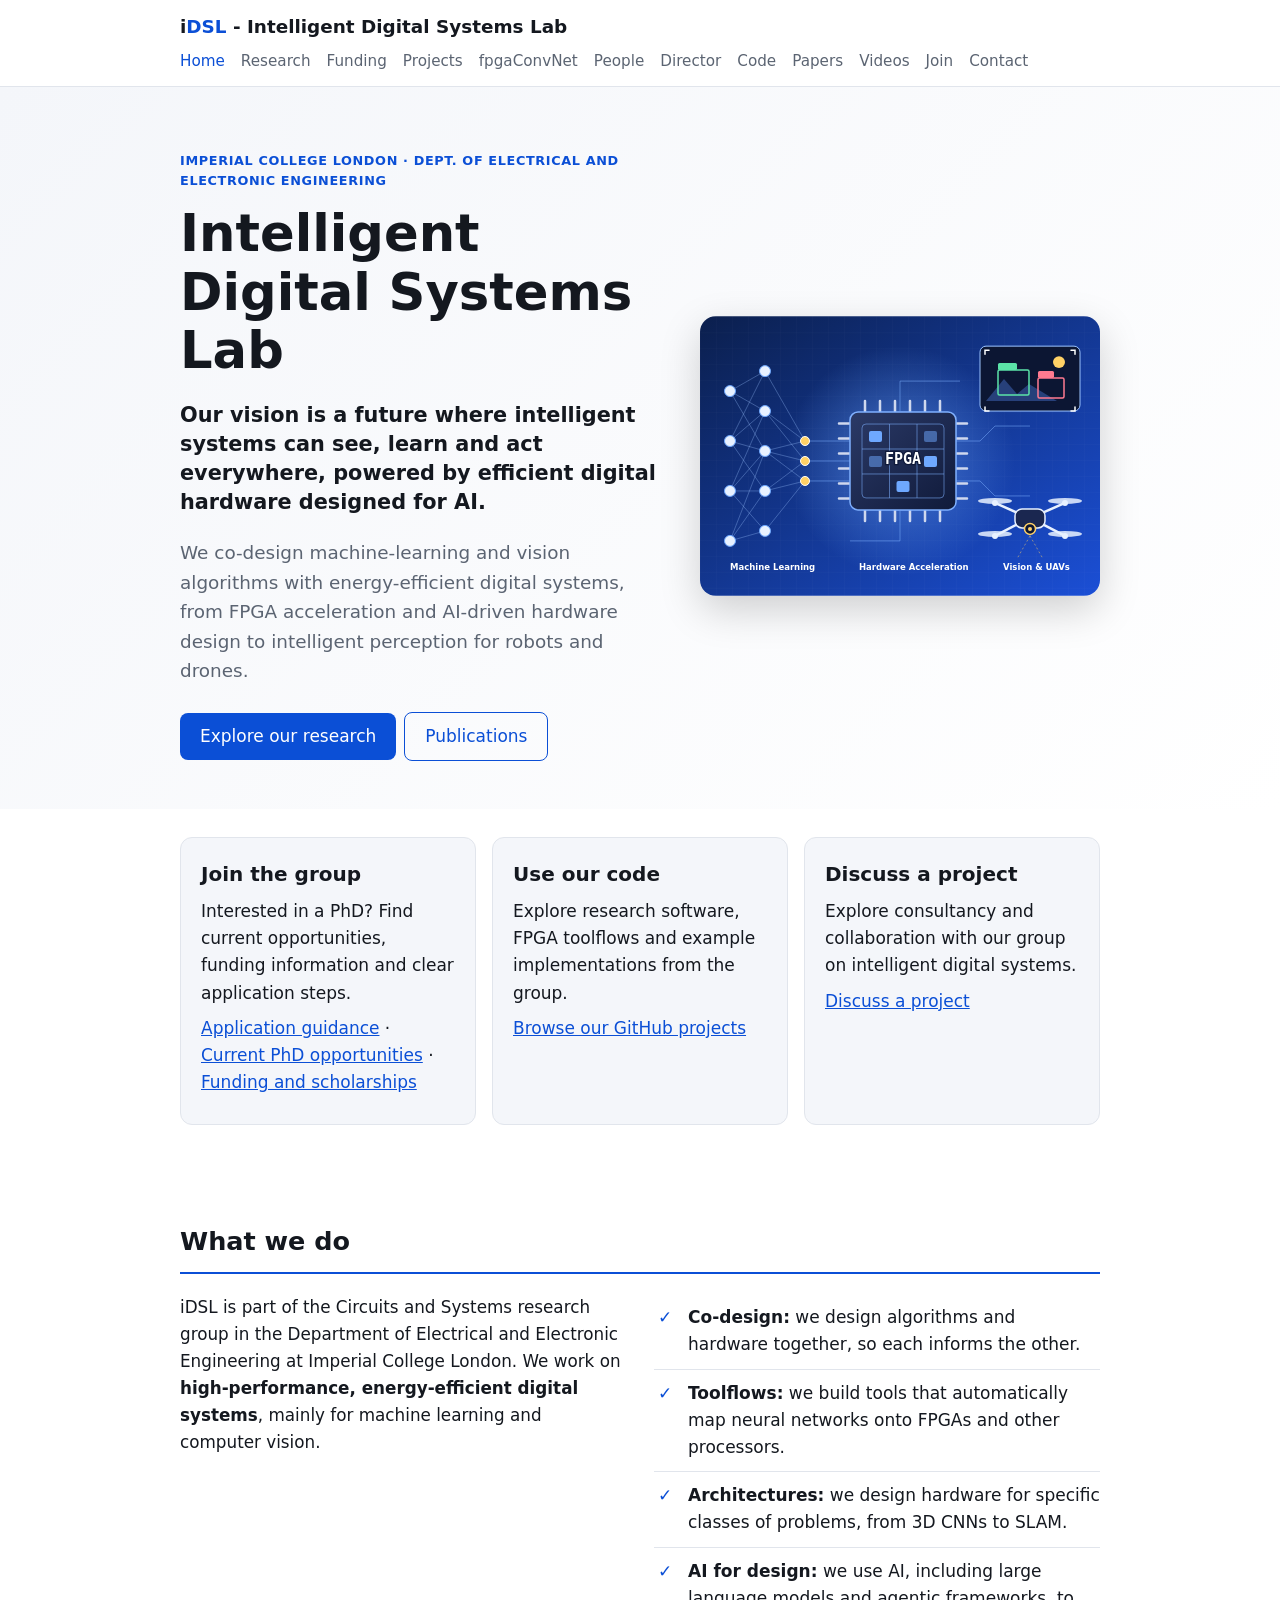
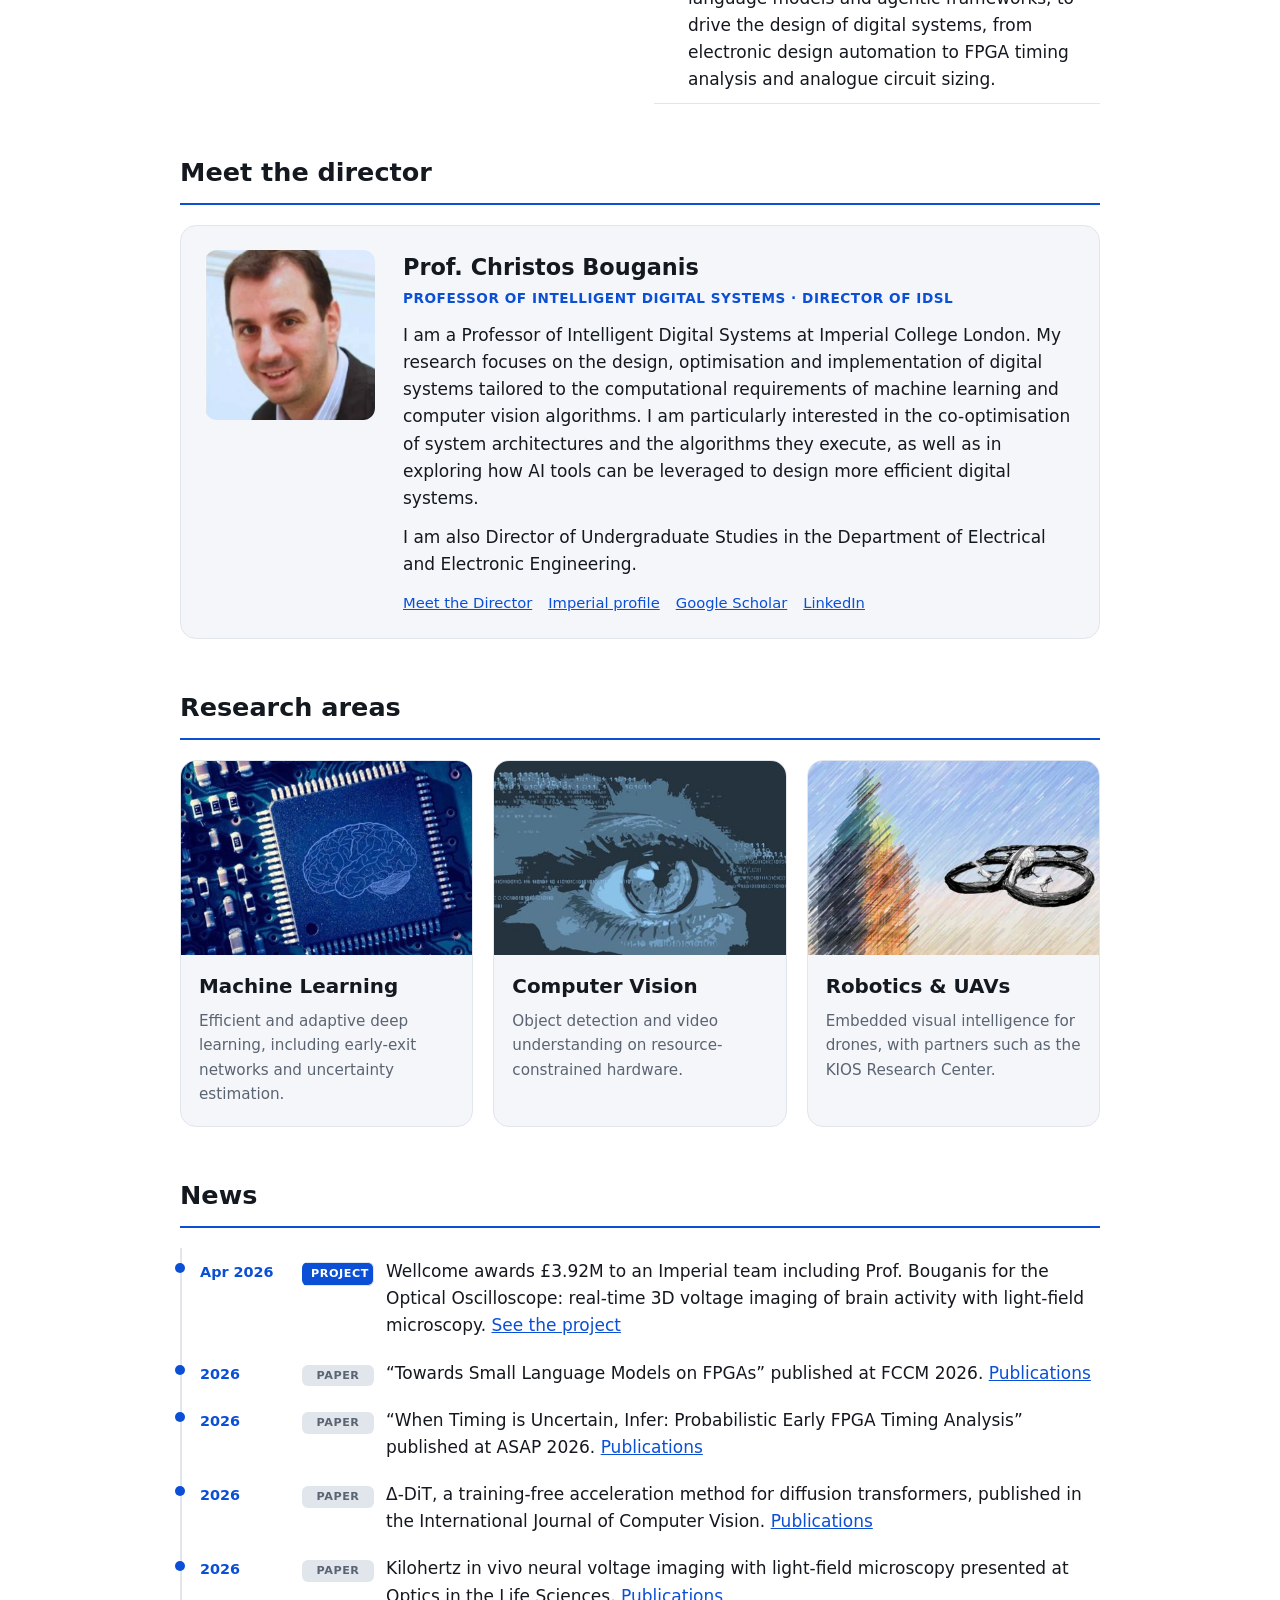
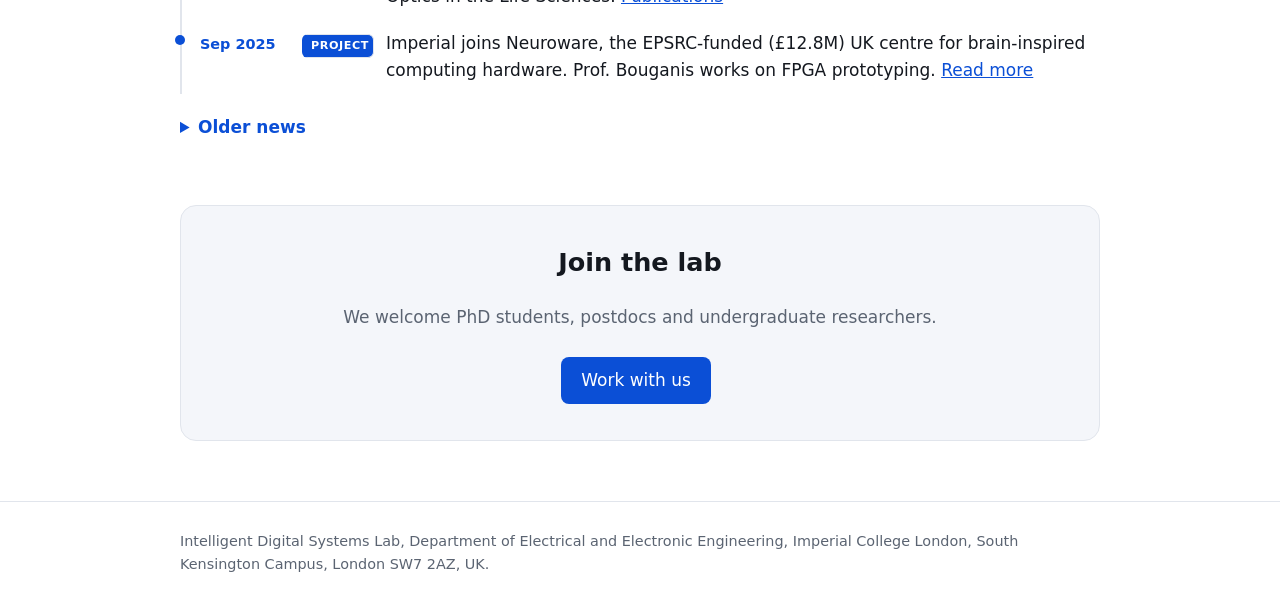
==== index.html @ 0bd33c56 "Shorten menu labels; add HASS (FPL 2024) to fpgaConvNet publications Co-Authored-By: Claude Sonnet 5" ====
<!doctype html><html lang="en"><head><meta charset="utf-8"><meta name="viewport" content="width=device-width,initial-scale=1">
<title>Home | Intelligent Digital Systems Lab</title><link rel="stylesheet" href="style.css"></head><body>
<header><div class="wrap"><a class="brand" href="index.html">i<span>DSL</span> - Intelligent Digital Systems Lab</a><nav><a href="index.html" class=on>Home</a><a href="research.html">Research</a><a href="funded-research.html">Funding</a><a href="research-projects.html">Projects</a><a href="fpgaconvnet.html">fpgaConvNet</a><a href="people.html">People</a><a href="director.html">Director</a><a href="github.html">Code</a><a href="publications.html">Papers</a><a href="videos.html">Videos</a><a href="join.html">Join</a><a href="contact.html">Contact</a></nav></div></header><section class="hero"><div class="wrap hero-in"><div><span class="eyebrow">Imperial College London · Dept. of Electrical and Electronic Engineering</span>
<h1>Intelligent Digital Systems Lab</h1>
<p class="vision-statement">Our vision is a future where intelligent systems can see, learn and act everywhere, powered by efficient digital hardware designed for AI.</p>
<p>We co-design machine-learning and vision algorithms with energy-efficient digital systems, from FPGA acceleration and AI-driven hardware design to intelligent perception for robots and drones.</p>
<a class="btn" href="research.html">Explore our research</a><a class="btn alt" href="publications.html">Publications</a></div>
<img class="hero-img" src="images/hero-research.svg" alt="A neural network feeding an FPGA chip, with object detection and a drone: the research themes of the lab"></div></section>
<section class="home-paths"><div class="wrap grid"><article class="card"><h2>Join the group</h2><p>Interested in a PhD? Find current opportunities, funding information and clear application steps.</p><p><a href="join.html">Application guidance</a> · <a href="https://www.imperial.ac.uk/electrical-engineering/study/phd/funding-and-scholarships/">Current PhD opportunities</a> · <a href="https://www.imperial.ac.uk/electrical-engineering/study/phd/funding-and-scholarships/">Funding and scholarships</a></p></article><article class="card"><h2>Use our code</h2><p>Explore research software, FPGA toolflows and example implementations from the group.</p><p><a href="github.html">Browse our GitHub projects</a></p></article><article class="card"><h2>Discuss a project</h2><p>Explore consultancy and collaboration with our group on intelligent digital systems.</p><p><a href="director.html#consultancy">Discuss a project</a></p></article></div></section>

<main><div class="wrap"><h2 class="sh">What we do</h2><div class="about"><p>iDSL is part of the Circuits and Systems research group in the Department of Electrical and Electronic Engineering at Imperial College London. We work on <b>high-performance, energy-efficient digital systems</b>, mainly for machine learning and computer vision.</p>
<ul class="checks"><li><b>Co-design:</b> we design algorithms and hardware together, so each informs the other.</li><li><b>Toolflows:</b> we build tools that automatically map neural networks onto FPGAs and other processors.</li><li><b>Architectures:</b> we design hardware for specific classes of problems, from 3D CNNs to SLAM.</li><li><b>AI for design:</b> we use AI, including large language models and agentic frameworks, to drive the design of digital systems, from electronic design automation to FPGA timing analysis and analogue circuit sizing.</li></ul></div><h2 class="sh">Meet the director</h2><div class="director"><img src="images/people/christos-bouganis.webp" alt="Prof. Christos Bouganis" loading="lazy"><div><h3>Prof. Christos Bouganis</h3><p class="role">Professor of Intelligent Digital Systems · Director of iDSL</p><p>I am a Professor of Intelligent Digital Systems at Imperial College London. My research focuses on the design, optimisation and implementation of digital systems tailored to the computational requirements of machine learning and computer vision algorithms. I am particularly interested in the co-optimisation of system architectures and the algorithms they execute, as well as in exploring how AI tools can be leveraged to design more efficient digital systems.</p><p>I am also Director of Undergraduate Studies in the Department of Electrical and Electronic Engineering.</p><p class="links"><a href="director.html">Meet the Director</a> <a href="https://profiles.imperial.ac.uk/christos-savvas.bouganis">Imperial profile</a> <a href="https://scholar.google.com/citations?user=A-XGmNoAAAAJ">Google Scholar</a> <a href="https://www.linkedin.com/in/christos-savvas-bouganis-0983b48/">LinkedIn</a></p></div></div><h2 class="sh">Research areas</h2><div class="areas"><a class="area" href="research.html"><img src="images/research/machine-learning.jpg" alt="Machine Learning" loading="lazy"><div><h3>Machine Learning</h3><p>Efficient and adaptive deep learning, including early-exit networks and uncertainty estimation.</p></div></a><a class="area" href="research.html"><img src="images/research/computer-vision.jpg" alt="Computer Vision" loading="lazy"><div><h3>Computer Vision</h3><p>Object detection and video understanding on resource-constrained hardware.</p></div></a><a class="area" href="research.html"><img src="images/research/uavs.webp" alt="Robotics &amp; UAVs" loading="lazy"><div><h3>Robotics &amp; UAVs</h3><p>Embedded visual intelligence for drones, with partners such as the KIOS Research Center.</p></div></a></div>
<h2 class="sh">News</h2><ul class="news"><li><span class="nd">Apr 2026</span><span class="nc"><span class="ntag project">Project</span><span class="nt">Wellcome awards £3.92M to an Imperial team including Prof. Bouganis for the Optical Oscilloscope: real-time 3D voltage imaging of brain activity with light-field microscopy. <a href="funded-research.html">See the project</a></span></span></li><li><span class="nd">2026</span><span class="nc"><span class="ntag paper">Paper</span><span class="nt">“Towards Small Language Models on FPGAs” published at FCCM 2026. <a href="publications.html">Publications</a></span></span></li><li><span class="nd">2026</span><span class="nc"><span class="ntag paper">Paper</span><span class="nt">“When Timing is Uncertain, Infer: Probabilistic Early FPGA Timing Analysis” published at ASAP 2026. <a href="publications.html">Publications</a></span></span></li><li><span class="nd">2026</span><span class="nc"><span class="ntag paper">Paper</span><span class="nt">Δ-DiT, a training-free acceleration method for diffusion transformers, published in the International Journal of Computer Vision. <a href="publications.html">Publications</a></span></span></li><li><span class="nd">2026</span><span class="nc"><span class="ntag paper">Paper</span><span class="nt">Kilohertz in vivo neural voltage imaging with light-field microscopy presented at Optics in the Life Sciences. <a href="publications.html">Publications</a></span></span></li><li><span class="nd">Sep 2025</span><span class="nc"><span class="ntag project">Project</span><span class="nt">Imperial joins Neuroware, the EPSRC-funded (£12.8M) UK centre for brain-inspired computing hardware. Prof. Bouganis works on FPGA prototyping. <a href="https://www.imperial.ac.uk/news/268833/imperial-joins-uk-innovation-centre-brain-inspired/">Read more</a></span></span></li></ul><details class="more"><summary>Older news</summary><ul class="news"><li><span class="nd">2025</span><span class="nc"><span class="ntag paper">Paper</span><span class="nt">ITERA-LLM, sub-8-bit large language model inference via iterative tensor decomposition, published at FCCM 2025. <a href="publications.html">Publications</a></span></span></li><li><span class="nd">2025</span><span class="nc"><span class="ntag paper">Paper</span><span class="nt">A resource-aware Gaussian belief propagation accelerator toolflow published at DATE 2025. <a href="publications.html">Publications</a></span></span></li><li><span class="nd">Jan 2025</span><span class="nc"><span class="ntag project">Project</span><span class="nt">HAMLET starts: an EU Horizon Europe project (2025–2027) bringing generative AI tools to cultural and creative industries. <a href="funded-research.html">See the project</a></span></span></li><li><span class="nd">Mar 2024</span><span class="nc"><span class="ntag paper">Paper</span><span class="nt">SMOF, streaming modern CNNs on FPGAs with smart off-chip eviction, accepted at FCCM 2024. <a href="publications.html">Publications</a></span></span></li><li><span class="nd">Jul 2023</span><span class="nc"><span class="ntag paper">Paper</span><span class="nt">Early-exit uncertainty estimation work accepted at ICCV 2023. <a href="publications.html">Publications</a></span></span></li></ul></details>
<section class="cta"><h2>Join the lab</h2><p>We welcome PhD students, postdocs and undergraduate researchers.</p><a class="btn" href="join.html">Work with us</a></section></div></main><footer><div class="wrap">Intelligent Digital Systems Lab, Department of Electrical and Electronic Engineering, Imperial College London, South Kensington Campus, London SW7 2AZ, UK.</div></footer></body></html>
---- style.css ----
:root{--bg:#fff;--fg:#14181f;--muted:#5b6472;--accent:#0b4fd6;--card:#f4f6fa;--line:#e1e5ec}
@media(prefers-color-scheme:dark){:root{--bg:#0e1116;--fg:#e8ebf0;--muted:#9aa4b2;--accent:#7aa7ff;--card:#171c24;--line:#262d38}}
*{box-sizing:border-box}
body{margin:0;font:17px/1.6 system-ui,-apple-system,Segoe UI,sans-serif;background:var(--bg);color:var(--fg)}
a{color:var(--accent)}
.wrap{max-width:960px;margin:0 auto;padding:0 20px}
header{border-bottom:1px solid var(--line);position:sticky;top:0;background:var(--bg);z-index:5}
header .wrap{display:flex;flex-wrap:wrap;align-items:center;justify-content:space-between;gap:8px;padding-top:12px;padding-bottom:12px}
.brand{font-weight:700;text-decoration:none;color:var(--fg);font-size:1.15rem}
.brand span{color:var(--accent)}
nav a{margin-left:16px;text-decoration:none;color:var(--muted);font-size:.95rem}
nav a:hover,nav a.on{color:var(--accent)}
.hero{padding:72px 0 56px;background:linear-gradient(135deg,var(--card),transparent)}
.hero h1{font-size:clamp(2rem,5vw,3.2rem);line-height:1.15;margin:0 0 16px}
.hero p{max-width:640px;color:var(--muted);font-size:1.15rem}
.btn{display:inline-block;background:var(--accent);color:#fff;padding:10px 20px;border-radius:8px;text-decoration:none;margin:8px 8px 0 0}
.btn.alt{background:transparent;color:var(--accent);border:1px solid var(--accent)}
main{padding:40px 0 60px}
h2{margin-top:2.2rem}
.grid{display:grid;grid-template-columns:repeat(auto-fit,minmax(250px,1fr));gap:16px}
.card{background:var(--card);border:1px solid var(--line);border-radius:12px;padding:20px}
.card h3{margin-top:0}
ul.plain{list-style:none;padding:0}
ul.plain li{padding:10px 0;border-bottom:1px solid var(--line)}
.date{color:var(--muted);font-size:.9rem;display:block}
.venue{font-size:.85rem;background:var(--card);border:1px solid var(--line);border-radius:6px;padding:1px 8px;margin-left:6px;white-space:nowrap}
footer{border-top:1px solid var(--line);padding:28px 0;color:var(--muted);font-size:.9rem}

.photo{width:100%;aspect-ratio:3/4;object-fit:cover;border-radius:8px;margin-bottom:12px;background:var(--line)}
.thumb{width:100%;border-radius:8px;margin:0 0 12px;display:block}
.banner{width:100%;max-height:260px;object-fit:cover;border-radius:12px;margin:0 0 24px}
.split{display:grid;grid-template-columns:repeat(auto-fit,minmax(260px,1fr));gap:16px;align-items:start}

/* people */
.phead{margin-bottom:8px}
.phead h1{font-size:clamp(2rem,5vw,2.8rem);margin:0 0 8px}
.phead p{color:var(--muted);max-width:640px;font-size:1.1rem;margin:0}
.psec{margin-top:48px}
.psec>h2{display:flex;align-items:center;gap:10px;margin:0 0 20px;padding-bottom:10px;border-bottom:2px solid var(--accent)}
.cnt{font-size:.8rem;background:var(--accent);color:#fff;border-radius:999px;padding:1px 10px;font-weight:600}
.pgrid{display:grid;gap:18px;grid-template-columns:repeat(auto-fill,minmax(170px,1fr))}
.pgrid.facultyg{grid-template-columns:1fr}
.person{background:var(--card);border:1px solid var(--line);border-radius:16px;overflow:hidden;transition:transform .2s,box-shadow .2s}
.person:hover{transform:translateY(-4px);box-shadow:0 10px 28px rgba(0,0,0,.12)}
.ph{aspect-ratio:1/1;overflow:hidden;background:var(--line)}
.ph img{width:100%;height:100%;object-fit:cover;object-position:center 20%;display:block;transition:transform .4s}
.person:hover .ph img{transform:scale(1.04)}
.info{padding:16px 18px 20px}
.info h3{margin:0 0 2px;font-size:1rem}
.role{margin:0 0 10px;color:var(--accent);font-size:.85rem;font-weight:600;text-transform:uppercase;letter-spacing:.04em}
.tags{display:flex;flex-wrap:wrap;gap:6px}
.tag{font-size:.78rem;background:var(--bg);border:1px solid var(--line);border-radius:999px;padding:2px 10px;color:var(--muted)}
.sub{color:var(--muted);margin:0 0 8px}
.links{margin:12px 0 0;display:flex;gap:14px;font-size:.9rem}
.person.faculty{display:grid;grid-template-columns:minmax(120px,170px) 1fr;align-items:center}
.person.faculty .ph{aspect-ratio:1/1;height:auto;align-self:start;margin:20px 0 20px 20px;border-radius:12px}
.person.faculty .info{padding:24px 28px}
.person.faculty h3{font-size:1.6rem}
@media(max-width:560px){.person.faculty{grid-template-columns:1fr}}
.alumni{display:flex;flex-direction:column}
.alumni .yr{display:grid;grid-template-columns:70px 1fr;gap:12px;padding:14px 0;border-bottom:1px solid var(--line)}
.alumni .yr .y{font-weight:700;font-size:1.15rem;color:var(--accent)}
.alumni .yr ul{list-style:none;margin:0;padding:0;display:grid;grid-template-columns:repeat(auto-fill,minmax(250px,1fr));gap:10px 18px}
.alumni .yr li{display:flex;align-items:center;gap:10px}
.alumni .yr li small{display:block;color:var(--muted)}
.av{flex:none;width:36px;height:36px;border-radius:50%;background:var(--accent);color:#fff;display:grid;place-items:center;font-size:.8rem;font-weight:700;opacity:.85}
.cta{margin-top:56px;text-align:center;background:var(--card);border:1px solid var(--line);border-radius:16px;padding:36px 20px}
.cta h2{margin-top:0}
.cta p{color:var(--muted)}

/* site */
.pagehead{background:linear-gradient(135deg,var(--card),transparent);border-bottom:1px solid var(--line);padding:52px 0 36px}
.pagehead h1{font-size:clamp(2rem,5vw,2.8rem);margin:0 0 8px}
.pagehead p{color:var(--muted);max-width:680px;font-size:1.1rem;margin:0}
.hero{padding:64px 0 48px;background:linear-gradient(135deg,var(--card),transparent)}
.hero-in{display:grid;grid-template-columns:1.2fr 1fr;gap:40px;align-items:center}
@media(max-width:820px){.hero-in{grid-template-columns:1fr}}
.eyebrow{display:inline-block;font-size:.8rem;font-weight:600;letter-spacing:.05em;text-transform:uppercase;color:var(--accent);margin-bottom:12px}
.hero-img{width:100%;border-radius:16px;box-shadow:0 14px 40px rgba(0,0,0,.18)}
.sh{margin:48px 0 20px;padding-bottom:10px;border-bottom:2px solid var(--accent)}
.areas{display:grid;gap:20px;grid-template-columns:repeat(auto-fit,minmax(250px,1fr))}
.area{display:block;background:var(--card);border:1px solid var(--line);border-radius:16px;overflow:hidden;text-decoration:none;color:var(--fg);transition:transform .2s,box-shadow .2s}
.area:hover{transform:translateY(-4px);box-shadow:0 10px 28px rgba(0,0,0,.12)}
.area img{width:100%;aspect-ratio:3/2;object-fit:cover;display:block}
.area div{padding:16px 18px 20px}.area h3{margin:0 0 6px}.area p{margin:0;color:var(--muted);font-size:.95rem}
.feature{display:grid;grid-template-columns:1fr 1.2fr;gap:28px;align-items:center;background:var(--card);border:1px solid var(--line);border-radius:16px;padding:28px;margin-top:20px}
@media(max-width:760px){.feature{grid-template-columns:1fr}}
.feature h2{margin-top:0}
.shots{display:grid;gap:12px}.shots img{width:100%;border-radius:10px;border:1px solid var(--line)}
.news{list-style:none;margin:0;padding:0 0 0 18px;border-left:2px solid var(--line)}
.news li{position:relative;display:grid;grid-template-columns:90px 1fr;gap:12px;padding:10px 0}
.news li::before{content:"";position:absolute;left:-25px;top:19px;width:10px;height:10px;border-radius:50%;background:var(--accent)}
.nd{font-weight:600;color:var(--accent);font-size:.9rem}
.lead{font-size:1.15rem;color:var(--muted);max-width:760px}
.row{display:grid;grid-template-columns:1fr 1fr;gap:32px;align-items:center;margin-top:44px}
.row.rev img{order:2}
.row img{width:100%;border-radius:16px;border:1px solid var(--line)}
.row h2{margin-top:0}
@media(max-width:760px){.row{grid-template-columns:1fr}.row.rev img{order:0}}
.two{display:grid;gap:20px;grid-template-columns:repeat(auto-fit,minmax(280px,1fr))}
.two .card h3{color:var(--accent)}
.checks{list-style:none;padding:0}
.checks li{padding:10px 0 10px 34px;position:relative;border-bottom:1px solid var(--line)}
.checks li::before{content:"✓";position:absolute;left:4px;color:var(--accent);font-weight:700}
.cta{margin-top:56px;text-align:center;background:var(--card);border:1px solid var(--line);border-radius:16px;padding:36px 20px}
.cta h2{margin-top:0}.cta p{color:var(--muted)}
.btn.alt:hover{background:var(--accent);color:#fff}
.sec>h2{display:flex;align-items:center;gap:10px;margin:40px 0 16px;padding-bottom:10px;border-bottom:2px solid var(--accent)}
.pub{background:var(--card);border:1px solid var(--line);border-left:4px solid var(--accent);border-radius:10px;padding:14px 16px;margin:0 0 10px;border-bottom:1px solid var(--line)}
.pub .date{margin-top:2px}.pub span:last-child a{margin-right:12px;font-size:.9rem}
#q{margin-top:8px}
.card iframe{aspect-ratio:16/9;height:auto}

nav{display:flex;flex-wrap:wrap;gap:2px 16px}
nav a{margin-left:0;white-space:nowrap}
.yt{display:inline-block;margin-top:8px;font-size:.9rem}

.about{display:grid;grid-template-columns:1fr 1fr;gap:28px;align-items:start}.about p{margin:0;font-size:1.05rem}.about .checks{margin:0}@media(max-width:760px){.about{grid-template-columns:1fr}}
.hero-img{aspect-ratio:10/7;object-fit:cover}

/* projects */
.projects{display:grid;gap:24px}
.project{background:var(--card);border:1px solid var(--line);border-left:5px solid var(--accent);border-radius:16px;padding:24px 28px}
.project.tbd{border-left-color:var(--line);opacity:.8}
.project .phd{display:flex;flex-wrap:wrap;gap:12px;align-items:center;justify-content:space-between}
.project h2{margin:0;font-size:1.4rem}
.status{font-size:.75rem;font-weight:700;text-transform:uppercase;letter-spacing:.05em;background:var(--accent);color:#fff;border-radius:999px;padding:3px 12px}
.funder{color:var(--accent);font-weight:600;margin:6px 0 12px}
.facts{list-style:none;margin:16px 0;padding:0;display:grid;gap:8px}
.facts li{display:grid;grid-template-columns:90px 1fr;gap:12px;font-size:.95rem}
.facts b{color:var(--muted);font-weight:600}

.ntag{display:inline-block;font-size:.7rem;font-weight:700;text-transform:uppercase;letter-spacing:.05em;border-radius:6px;padding:1px 8px;margin-right:8px;background:var(--line);color:var(--muted)}
.ntag.project{background:var(--accent);color:#fff}

.news li{align-items:baseline}
.news li::before{top:.9em}
.nc{display:flex;gap:12px;align-items:baseline}
.nc .ntag{flex:none;width:72px;text-align:center;padding:2px 0;margin:0}
.nt{flex:1}
@media(max-width:560px){.news li{grid-template-columns:1fr;gap:2px}.nc{flex-direction:column;gap:4px;align-items:flex-start}}
details.more{margin-top:12px}
details.more summary{cursor:pointer;color:var(--accent);font-weight:600;padding:8px 0}
.feature .shots img{max-height:220px;object-fit:cover;object-position:top}

.pcards{display:grid;gap:16px;grid-template-columns:repeat(auto-fill,minmax(280px,1fr))}
.pcard{background:var(--card);border:1px solid var(--line);border-radius:14px;padding:18px 20px;display:flex;flex-direction:column;gap:8px}
.pcard h3{margin:0;font-size:1.05rem}
.pcard p{margin:0;color:var(--muted);font-size:.95rem}
.pcard .links{margin-top:auto}
.projects{margin-bottom:8px}

.yrs{align-self:flex-start;font-size:.8rem;font-weight:700;color:var(--accent);background:var(--bg);border:1px solid var(--accent);border-radius:999px;padding:1px 10px}
.yrs i{font-weight:400;color:var(--muted)}
.note{background:var(--card);border:1px solid var(--line);border-left:4px solid var(--accent);border-radius:10px;padding:12px 16px;color:var(--muted);font-size:.95rem}
.ghhead{display:flex;flex-wrap:wrap;gap:16px;align-items:center;justify-content:space-between}
.ghhead .lead{margin:0;flex:1 1 420px}
.pcard h3 a{color:var(--fg);text-decoration:none}.pcard h3 a:hover{color:var(--accent)}

/* snake timeline */
.snake{--lw:6px;--r:56px;list-style:none;margin:80px 0 40px;padding:0 var(--r)}
.snake ol,.snake li{list-style:none}
.snake ol{margin:0;padding:0}
.snake>.srow{position:relative;border-top:var(--lw) solid var(--accent);padding:50px 0 40px;margin:0}
.srow>ol{display:flex;gap:16px}
.srow.rtl>ol{flex-direction:row-reverse}
.srow:not(.last)::after{content:"";position:absolute;top:calc(var(--lw)*-1);bottom:calc(var(--lw)*-1);width:var(--r);border:var(--lw) solid var(--accent);pointer-events:none}
.srow.ltr:not(.last)::after{right:calc(var(--r)*-1);border-left:0;border-radius:0 var(--r) var(--r) 0}
.srow.rtl:not(.last)::after{left:calc(var(--r)*-1);border-right:0;border-radius:var(--r) 0 0 var(--r)}
.snake .snode{position:relative;flex:0 0 calc((100% - 32px)/3);min-width:0;margin:0;padding:0}
.snake>.srow.last{width:calc((100% - 32px)/3)}
.snake .srow.last .snode{flex:1 1 100%}
.dot{position:absolute;left:50%;top:-59px;width:20px;height:20px;margin-left:-13px;border-radius:50%;background:var(--bg);border:var(--lw) solid var(--accent);z-index:2;box-sizing:content-box}
.snake .yr{position:absolute;left:50%;top:-92px;transform:translateX(-50%);font-weight:700;color:var(--accent);font-size:.95rem;white-space:nowrap}
.scard{background:var(--card);border:1px solid var(--line);border-radius:14px;overflow:hidden;height:100%}
.scard h3{margin:12px 14px 2px;font-size:1.02rem}
.scard .venue{margin:0 14px;display:inline-block}
.scard p{margin:8px 14px 0;color:var(--muted);font-size:.9rem}
.scard .links{margin:8px 14px 14px;font-size:.88rem}
.thumb-link{position:relative;display:block;aspect-ratio:16/9;background:#0b1f4d}
.thumb-link img{width:100%;height:100%;object-fit:cover;display:block}
.play{position:absolute;inset:0;display:grid;place-items:center}
.play::before{content:"";width:46px;height:46px;border-radius:50%;background:rgba(0,0,0,.6)}
.play::after{content:"";position:absolute;border-left:14px solid #fff;border-top:9px solid transparent;border-bottom:9px solid transparent;margin-left:4px}
.nomedia{aspect-ratio:16/9;display:grid;place-items:center;background:linear-gradient(135deg,#0b1f4d,#1b4fd6);color:#fff;font-weight:700;letter-spacing:.06em;text-transform:uppercase;font-size:.8rem}
@media(max-width:820px){
 .snake{padding:0 0 0 24px;border-left:var(--lw) solid var(--accent);margin:40px 0 40px 6px}
 .snake>.srow{border-top:0;padding:0}.srow:not(.last)::after{display:none}
 .srow>ol,.srow.rtl>ol{flex-direction:column;gap:28px}
 .snake>.srow.last{width:auto}.snake .snode{flex:0 0 auto}
 .snake>.srow+.srow{margin-top:28px}
 .dot{left:-43px;top:4px;margin:0}
 .snake .yr{position:static;display:block;transform:none;margin-bottom:6px}
}

.person.faculty .bio{margin:12px 0 0;color:var(--fg);font-size:.98rem;line-height:1.6}

.director{display:grid;grid-template-columns:170px 1fr;gap:28px;align-items:start;background:var(--card);border:1px solid var(--line);border-radius:16px;padding:24px}
.director img{width:100%;aspect-ratio:1/1;object-fit:cover;object-position:center 20%;border-radius:12px}
.director h3{margin:0 0 2px;font-size:1.4rem}
.director .role{margin:0 0 12px;color:var(--accent);font-size:.85rem;font-weight:600;text-transform:uppercase;letter-spacing:.04em}
.director p{margin:0 0 12px}
.director .links{display:flex;flex-wrap:wrap;gap:6px 16px;margin:4px 0 0;font-size:.92rem}
@media(max-width:620px){.director{grid-template-columns:1fr}.director img{max-width:170px}}

.pcards{grid-template-columns:repeat(auto-fill,minmax(min(100%,440px),1fr))}
.pcard p{line-height:1.6}

.pcards{align-items:start}
details.rm{margin:0}
details.rm summary{cursor:pointer;color:var(--accent);font-weight:600;font-size:.92rem;list-style:none;display:inline-block;padding:2px 0}
details.rm summary::-webkit-details-marker{display:none}
details.rm summary::after{content:" ▾"}
details.rm[open] summary::after{content:" ▴"}
details.rm[open] summary{font-size:0;line-height:0;margin:0}
details.rm[open] summary::before{content:"Show less";font-size:.92rem;line-height:1.6}
details.rm[open]>p{margin-top:8px}

.area-banner{width:100%;aspect-ratio:1079/305;object-fit:cover;border-radius:14px;border:1px solid var(--line);margin:0 0 18px;display:block}

.sr-only{position:absolute;width:1px;height:1px;padding:0;margin:-1px;overflow:hidden;clip:rect(0,0,0,0);white-space:nowrap;border:0}
.repo-empty{margin:0;color:var(--muted);font-size:.9rem;font-style:italic}

.project-figure{display:block;box-sizing:border-box;width:calc(100% + 40px);height:190px;margin:-18px -20px 4px;padding:8px;object-fit:contain;background:#fff;border-bottom:1px solid var(--line)}
.project-figures{display:flex;gap:8px;width:calc(100% + 40px);height:190px;margin:-18px -20px 4px;padding:8px;box-sizing:border-box;background:#fff;border-bottom:1px solid var(--line)}
.project-figures .project-figure{width:calc(50% - 4px);height:100%;margin:0;padding:0;border:0}
.hero .vision-statement{font-size:1.3rem;font-weight:650;line-height:1.4;color:var(--fg);max-width:680px}

/* Meet the Director */
.director-page{padding-bottom:52px}
.director-profile{display:grid;grid-template-columns:minmax(150px,220px) 1fr;gap:30px;align-items:start;background:var(--card);border:1px solid var(--line);border-radius:16px;padding:28px;margin-top:38px}
.director-profile img{width:100%;aspect-ratio:1;object-fit:cover;object-position:center 20%;border-radius:12px}
.director-profile h2{margin:0 0 5px;font-size:1.65rem}
.director-profile .role{color:var(--accent);font-size:.9rem;font-weight:650}
.director-profile .links{display:flex;flex-wrap:wrap;gap:8px 18px}
.director-page .psec{margin-top:40px}
.director-page .card{line-height:1.65}
@media(max-width:620px){.director-profile{grid-template-columns:1fr}.director-profile img{max-width:190px}}

/* Homepage audience paths */
.home-paths{padding:28px 0 8px}
.home-paths .card{height:100%}
.home-paths h2{font-size:1.25rem;margin:0 0 6px}
.home-paths p{margin:8px 0}

/* Research theme links */
.research-image-link{display:block;line-height:0;border-radius:16px}
.research-image-link img{transition:transform .2s,box-shadow .2s}
.research-image-link:hover img,.research-image-link:focus-visible img{transform:translateY(-2px);box-shadow:0 10px 28px rgba(0,0,0,.16)}
.row.rev>.research-image-link{order:2}
#machine-learning,#computer-vision,#robotics-uavs{scroll-margin-top:90px}
@media(max-width:760px){.row.rev>.research-image-link{order:0}}

.snake .scard video{display:block;width:100%;aspect-ratio:16/9;object-fit:contain;background:#0b1f4d}

.snake>.srow.last.multi{width:100%}
.snake>.srow.last.multi .snode{flex:0 0 calc((100% - 16px)/2)}
@media(max-width:820px){.snake>.srow.last.multi{width:auto}.snake>.srow.last.multi .snode{flex:0 0 auto}}

/* Publication entries lead with the venue, followed by the paper title. */
.pub .pub-venue{display:inline-block;margin:0 0 8px 0;font-size:.82rem;font-weight:700;letter-spacing:.02em}
.pub>strong{display:block;font-size:1.04rem;line-height:1.45;margin-bottom:4px}
.pub .pub-authors{display:block;color:var(--muted);font-size:.93rem;line-height:1.5}
.pub .pub-links{display:block;margin-top:7px}

/* flagship */
.flagship{display:grid;grid-template-columns:1.1fr 1fr;gap:32px;align-items:center;margin:24px 0 8px;padding:32px;border-radius:20px;border:1px solid var(--accent);background:linear-gradient(135deg,var(--card),transparent);box-shadow:0 10px 32px rgba(27,79,214,.15)}
.fl-badge{display:inline-block;font-size:.75rem;font-weight:700;letter-spacing:.07em;text-transform:uppercase;background:var(--accent);color:#fff;border-radius:999px;padding:3px 14px;margin-bottom:10px}
.flagship h2{margin:0 0 6px;font-size:2rem}
.fl-sub{color:var(--accent);font-weight:600;margin:10px 0 8px}
.flagship p{line-height:1.65}
.fl-links{display:flex;flex-wrap:wrap;gap:8px;margin-top:16px}
.fl-links .btn{margin:0}
.fl-shot{display:block;background:#fff;border-radius:14px;border:1px solid var(--line);box-shadow:0 8px 24px rgba(0,0,0,.12);padding:14px}
.fl-shot img{width:100%;display:block;max-height:380px;object-fit:contain}
@media(max-width:820px){.flagship{grid-template-columns:1fr;padding:22px}.fl-shot{order:-1}}

/* fpgaConvNet page */
.fcn-head{padding:44px 0 36px}
.fcn-head-in{display:grid;grid-template-columns:1.4fr 1fr;gap:36px;align-items:center}
.fcn-logo{display:inline-block;background:#fff;border-radius:14px;padding:12px 20px;margin-bottom:14px;box-shadow:0 6px 18px rgba(0,0,0,.12)}
.fcn-logo img{display:block;height:54px;width:auto}
.fcn-head p{max-width:560px}
.fcn-actions{margin-top:16px}.fcn-actions .btn{margin:0 8px 8px 0}
.fcn-facts{display:grid;gap:12px}
.fcn-facts div{background:var(--card);border:1px solid var(--line);border-left:4px solid var(--accent);border-radius:12px;padding:12px 16px}
.fcn-facts b{display:block;font-size:1.25rem;color:var(--accent)}
.fcn-facts span{color:var(--muted);font-size:.9rem}
.fcn-prev{background:var(--card);border:1px solid var(--line);border-left:4px solid var(--accent);border-radius:10px;padding:10px 16px;font-size:.95rem;color:var(--muted)}
.fcn-sub{display:flex;flex-wrap:wrap;gap:6px 18px;background:var(--bg);border-bottom:1px solid var(--line);padding:10px 0;margin:8px 0 0}
.fcn-sub a{text-decoration:none;font-weight:600;font-size:.95rem}
.fcn-sec{padding-top:36px;scroll-margin-top:90px}
.fcn-sec>h2{margin:0 0 14px;padding-bottom:10px;border-bottom:2px solid var(--accent)}
.fcn-sec h3{margin:26px 0 8px}
.fcn-dev{color:var(--muted)}
.fcn-cols{columns:2 320px;column-gap:36px}.fcn-cols p{margin:0 0 14px;break-inside:avoid-column}
.fcn-fig{background:#fff;border:1px solid var(--line);border-radius:14px;padding:16px;overflow-x:auto}
.fcn-fig img{display:block;width:100%;min-width:640px;height:auto}
.fcn-comps{display:grid;gap:18px;grid-template-columns:repeat(auto-fit,minmax(270px,1fr));margin-top:20px}
.fcn-comp{background:var(--card);border:1px solid var(--line);border-radius:16px;padding:18px 20px}
.fcn-comp h3{margin:12px 0 6px}
.fcn-comp p{margin:0 0 10px;font-size:.95rem;color:var(--muted)}
.fcn-comp-img{background:#fff;border:1px solid var(--line);border-radius:12px;padding:10px;height:220px;display:flex;align-items:center;justify-content:center;overflow:hidden}
.fcn-comp-img img{max-width:100%;max-height:196px;width:auto;height:auto;object-fit:contain}
.fcn-big{background:linear-gradient(135deg,#0b1f4d,#1b4fd6);border:0;color:#fff;text-align:center}
.fcn-big span{font-size:3rem;font-weight:800;display:block;line-height:1}.fcn-big small{display:block;font-size:.85rem;opacity:.85;padding:6px 14px}
.fcn-links{display:flex;flex-wrap:wrap;gap:6px 16px;font-size:.92rem}
.fcn-chips{display:flex;flex-wrap:wrap;gap:10px}
.fcn-chip{background:var(--card);border:1px solid var(--accent);color:var(--accent);border-radius:999px;padding:6px 16px;font-weight:600;font-size:.95rem}
.tbl-wrap{overflow-x:auto;border:1px solid var(--line);border-radius:12px;margin:14px 0}
.rtable{border-collapse:collapse;width:100%;font-size:.9rem;white-space:nowrap}
.rtable th{background:var(--card);text-align:left;padding:10px 12px;border-bottom:2px solid var(--accent)}
.rtable td{padding:8px 12px;border-bottom:1px solid var(--line)}
.rtable tbody tr:nth-child(even){background:var(--card)}
.fcn-note{color:var(--muted);font-size:.92rem}
.fcn-timeline{list-style:none;margin:20px 0 0;padding:0 0 0 22px;border-left:3px solid var(--line)}
.fcn-pub{position:relative;margin:0 0 22px;padding:2px 0 0 14px}
.fcn-pub::before{content:"";position:absolute;left:-34px;top:8px;width:14px;height:14px;border-radius:50%;background:var(--bg);border:3px solid var(--accent)}
.fcn-pub-top{display:flex;flex-wrap:wrap;gap:6px 14px;justify-content:space-between;align-items:baseline}
.fcn-pub h3{margin:0;font-size:1.05rem;flex:1 1 380px}
.fcn-venue{font-weight:700;color:var(--accent);white-space:nowrap}
.fcn-auth{margin:4px 0;font-style:italic;color:var(--muted);font-size:.93rem}
.fcn-pub p{margin:4px 0}
.fcn-vis{background:var(--card);border:1px solid var(--line);border-radius:16px;padding:22px 24px}
.fcn-credit{margin-top:40px;color:var(--muted);font-size:.9rem}
@media(max-width:820px){.fcn-head-in{grid-template-columns:1fr}}

.fl-prev{margin:12px 0 0;font-size:.9rem;color:var(--muted)}
.fcn-comp-img.fcn-big{flex-direction:column;gap:4px;padding:16px}
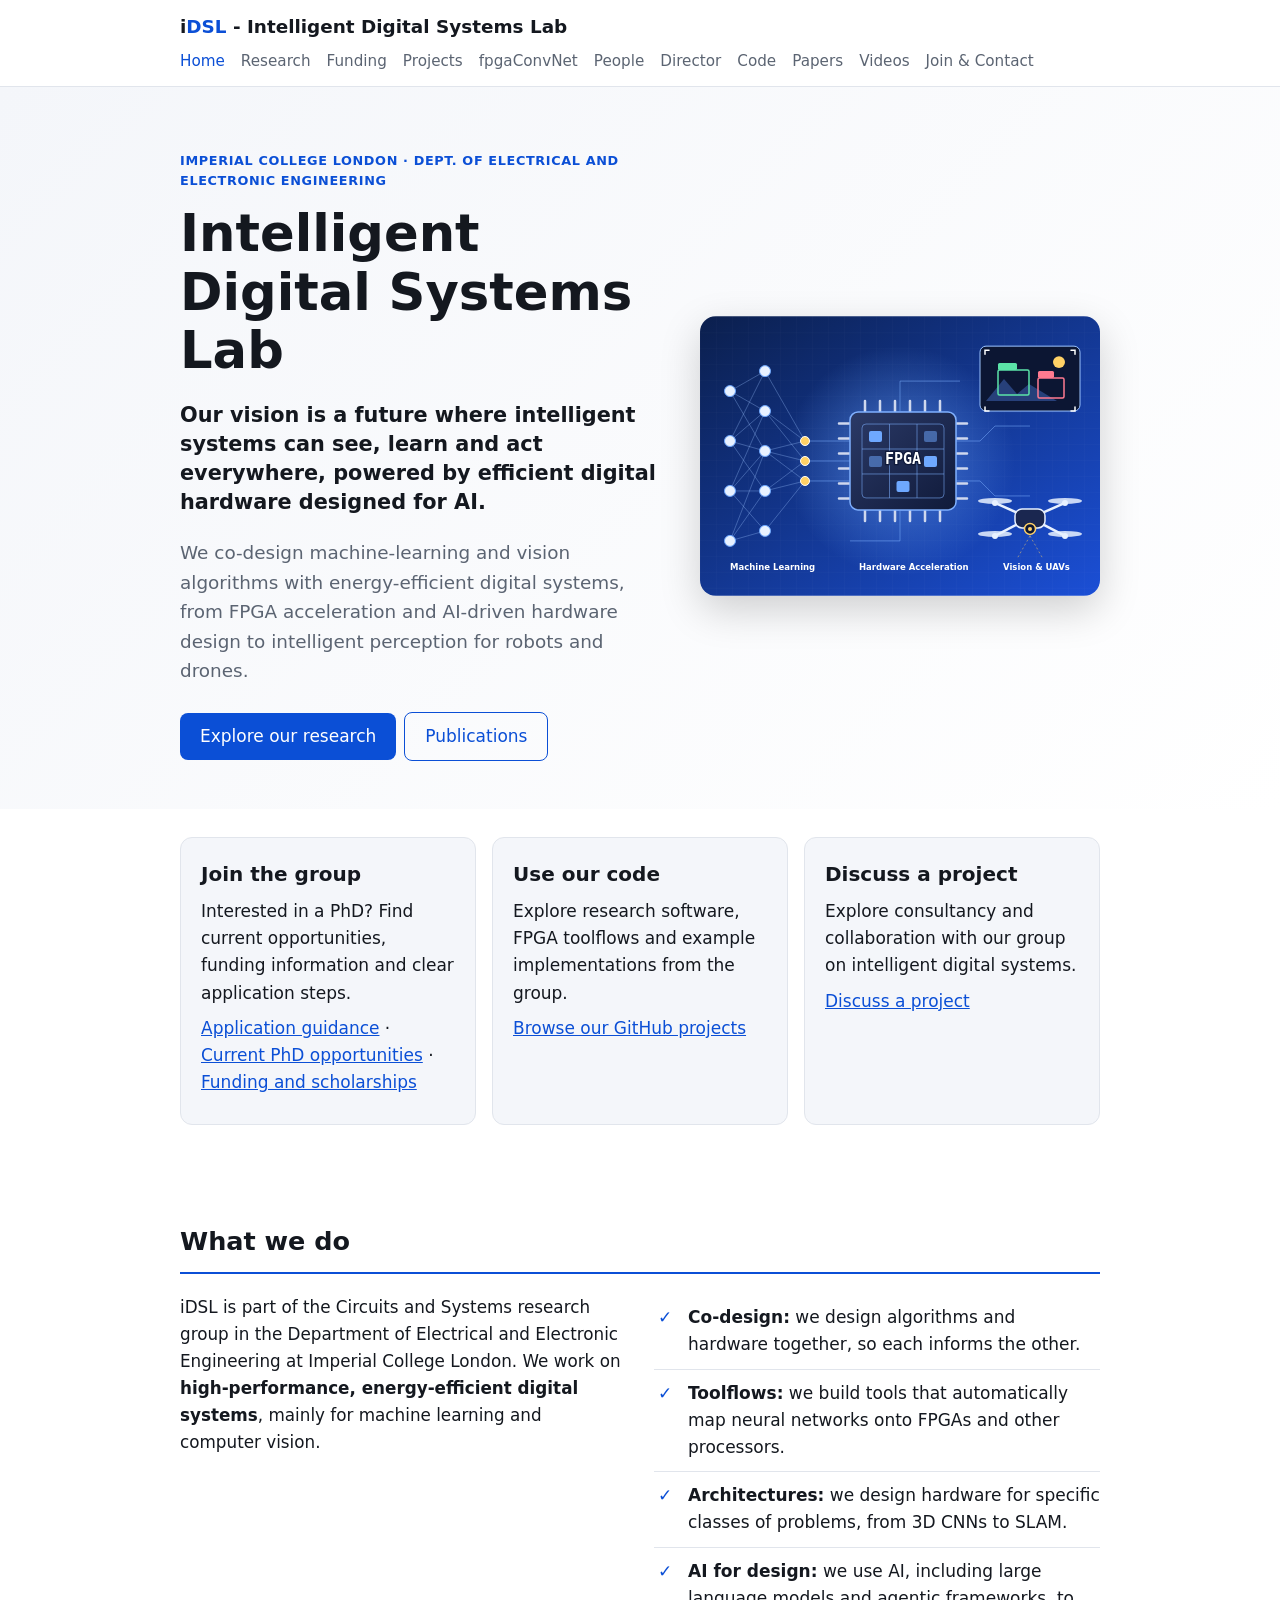
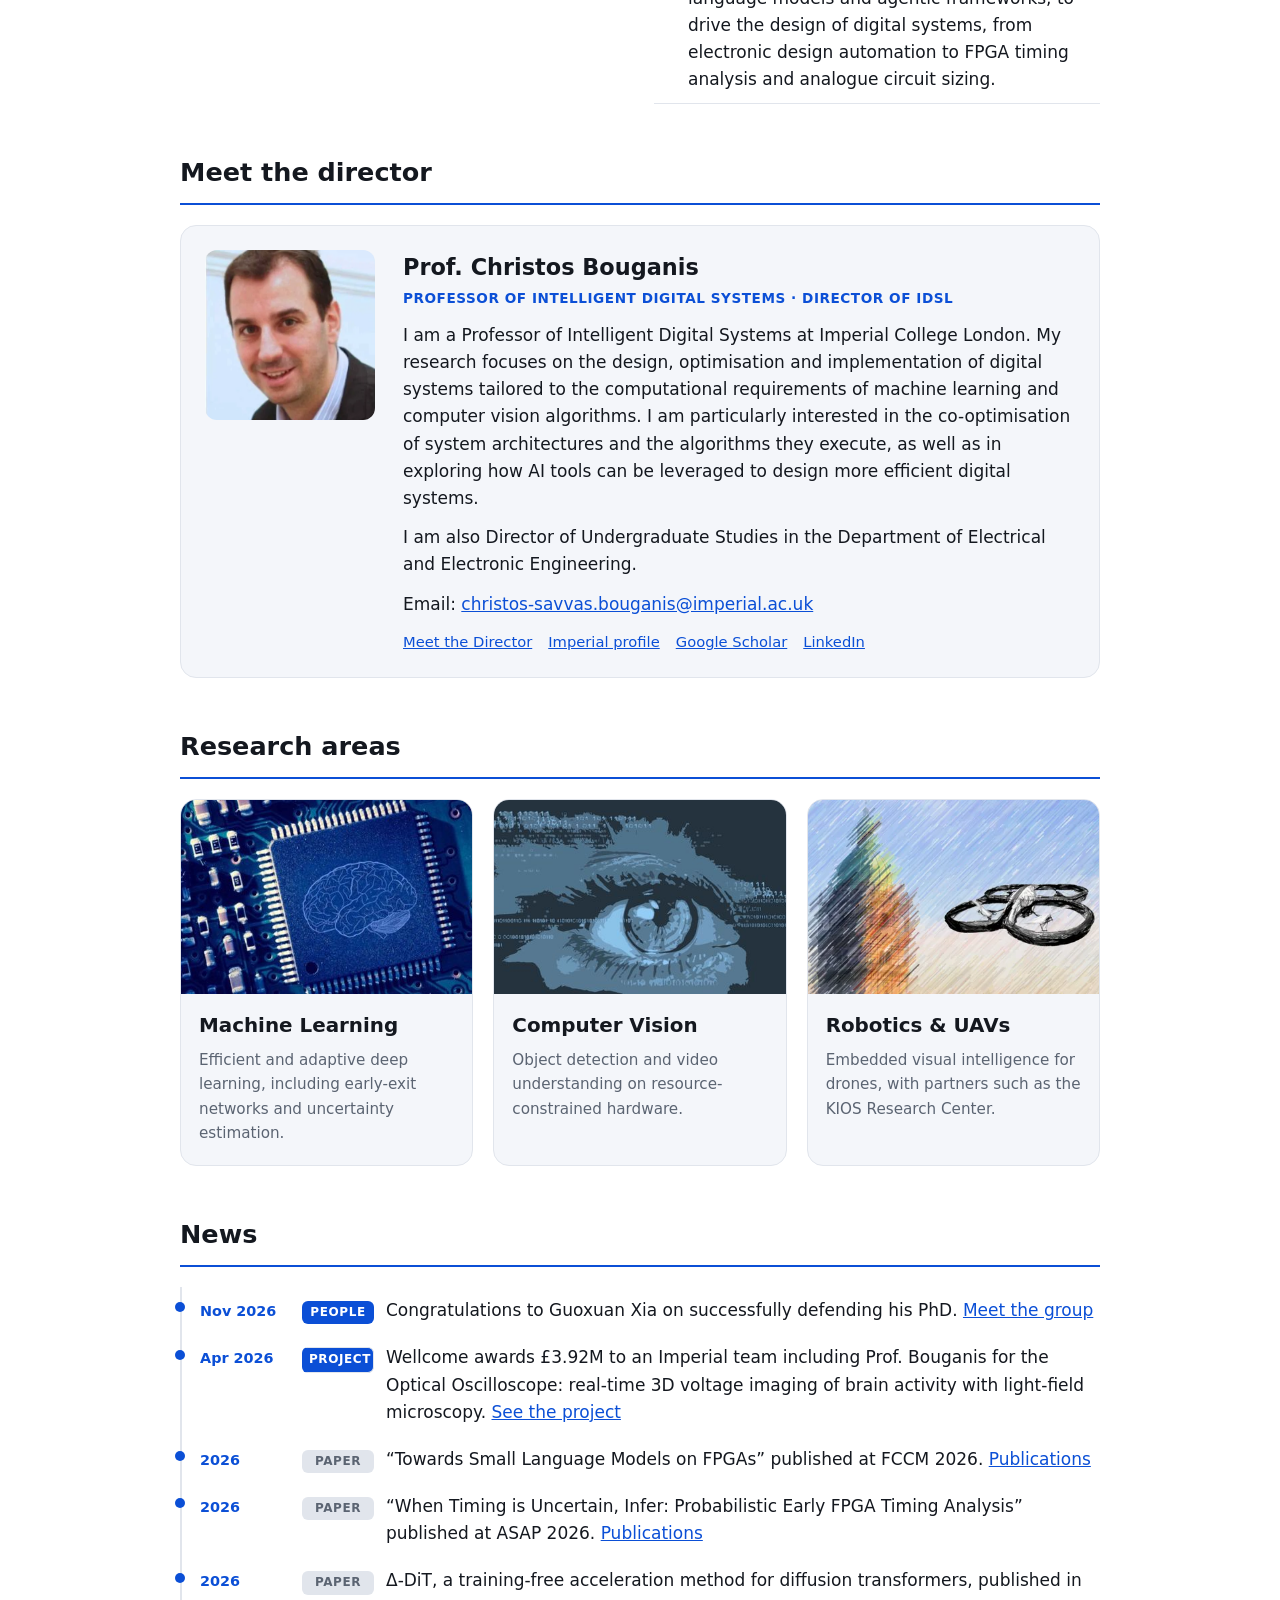
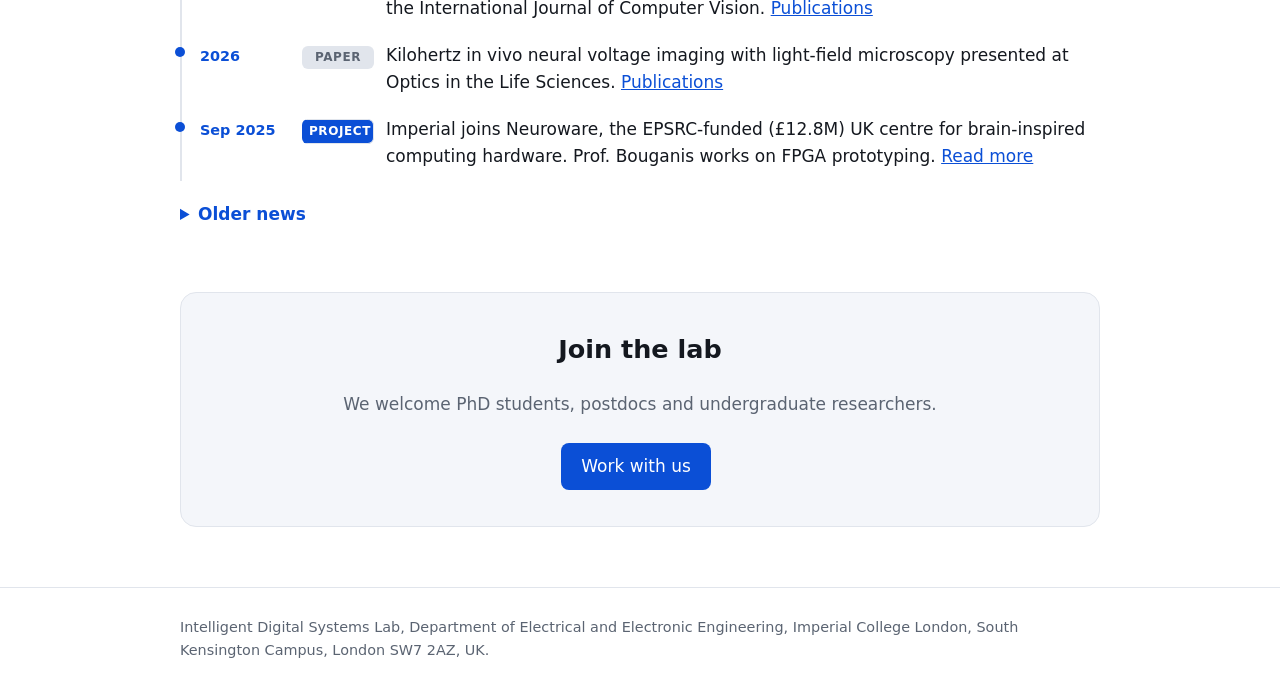
==== commit 1b7ccb83: "Combine join and contact pages Move contact details to the Join page, keep the old contact URL redir" ====
--- a/index.html
+++ b/index.html
@@ -1,6 +1,6 @@
 <!doctype html><html lang="en"><head><meta charset="utf-8"><meta name="viewport" content="width=device-width,initial-scale=1">
-<title>Home | Intelligent Digital Systems Lab</title><link rel="stylesheet" href="style.css"></head><body>
-<header><div class="wrap"><a class="brand" href="index.html">i<span>DSL</span> - Intelligent Digital Systems Lab</a><nav><a href="index.html" class=on>Home</a><a href="research.html">Research</a><a href="funded-research.html">Funding</a><a href="research-projects.html">Projects</a><a href="fpgaconvnet.html">fpgaConvNet</a><a href="people.html">People</a><a href="director.html">Director</a><a href="github.html">Code</a><a href="publications.html">Papers</a><a href="videos.html">Videos</a><a href="join.html">Join</a><a href="contact.html">Contact</a></nav></div></header><section class="hero"><div class="wrap hero-in"><div><span class="eyebrow">Imperial College London · Dept. of Electrical and Electronic Engineering</span>
+<title>Home | Intelligent Digital Systems Lab</title><!-- seo:start --><meta name="description" content="The Intelligent Digital Systems Lab (iDSL) at Imperial College London designs high-performance, energy-efficient digital systems for machine learning and computer vision."><link rel="canonical" href="https://ccb98.github.io/idsl_website/"><link rel="icon" type="image/svg+xml" href="favicon.svg"><meta name="theme-color" content="#1b4fd6"><meta property="og:site_name" content="Intelligent Digital Systems Lab"><meta property="og:type" content="website"><meta property="og:title" content="Home | Intelligent Digital Systems Lab"><meta property="og:description" content="The Intelligent Digital Systems Lab (iDSL) at Imperial College London designs high-performance, energy-efficient digital systems for machine learning and computer vision."><meta property="og:url" content="https://ccb98.github.io/idsl_website/"><meta property="og:image" content="https://ccb98.github.io/idsl_website/images/social-card.png"><meta property="og:image:alt" content="Intelligent Digital Systems Lab, Imperial College London"><meta name="twitter:card" content="summary_large_image"><meta name="twitter:title" content="Home | Intelligent Digital Systems Lab"><meta name="twitter:description" content="The Intelligent Digital Systems Lab (iDSL) at Imperial College London designs high-performance, energy-efficient digital systems for machine learning and computer vision."><meta name="twitter:image" content="https://ccb98.github.io/idsl_website/images/social-card.png"><script type="application/ld+json">{"@context": "https://schema.org", "@type": "ResearchOrganization", "name": "Intelligent Digital Systems Lab", "url": "https://ccb98.github.io/idsl_website/", "logo": "https://ccb98.github.io/idsl_website/favicon.svg", "parentOrganization": {"@type": "CollegeOrUniversity", "name": "Imperial College London"}, "address": {"@type": "PostalAddress", "streetAddress": "South Kensington Campus", "addressLocality": "London", "postalCode": "SW7 2AZ", "addressCountry": "GB"}}</script><!-- seo:end --><link rel="stylesheet" href="style.css"></head><body>
+<header><div class="wrap"><a class="brand" href="index.html">i<span>DSL</span> - Intelligent Digital Systems Lab</a><nav><a href="index.html" class=on>Home</a><a href="research.html">Research</a><a href="funded-research.html">Funding</a><a href="research-projects.html">Projects</a><a href="fpgaconvnet.html">fpgaConvNet</a><a href="people.html">People</a><a href="director.html">Director</a><a href="github.html">Code</a><a href="publications.html">Papers</a><a href="videos.html">Videos</a><a href="join.html">Join &amp; Contact</a></nav></div></header><section class="hero"><div class="wrap hero-in"><div><span class="eyebrow">Imperial College London · Dept. of Electrical and Electronic Engineering</span>
 <h1>Intelligent Digital Systems Lab</h1>
 <p class="vision-statement">Our vision is a future where intelligent systems can see, learn and act everywhere, powered by efficient digital hardware designed for AI.</p>
 <p>We co-design machine-learning and vision algorithms with energy-efficient digital systems, from FPGA acceleration and AI-driven hardware design to intelligent perception for robots and drones.</p>
@@ -9,6 +9,6 @@
 <section class="home-paths"><div class="wrap grid"><article class="card"><h2>Join the group</h2><p>Interested in a PhD? Find current opportunities, funding information and clear application steps.</p><p><a href="join.html">Application guidance</a> · <a href="https://www.imperial.ac.uk/electrical-engineering/study/phd/funding-and-scholarships/">Current PhD opportunities</a> · <a href="https://www.imperial.ac.uk/electrical-engineering/study/phd/funding-and-scholarships/">Funding and scholarships</a></p></article><article class="card"><h2>Use our code</h2><p>Explore research software, FPGA toolflows and example implementations from the group.</p><p><a href="github.html">Browse our GitHub projects</a></p></article><article class="card"><h2>Discuss a project</h2><p>Explore consultancy and collaboration with our group on intelligent digital systems.</p><p><a href="director.html#consultancy">Discuss a project</a></p></article></div></section>
 
 <main><div class="wrap"><h2 class="sh">What we do</h2><div class="about"><p>iDSL is part of the Circuits and Systems research group in the Department of Electrical and Electronic Engineering at Imperial College London. We work on <b>high-performance, energy-efficient digital systems</b>, mainly for machine learning and computer vision.</p>
-<ul class="checks"><li><b>Co-design:</b> we design algorithms and hardware together, so each informs the other.</li><li><b>Toolflows:</b> we build tools that automatically map neural networks onto FPGAs and other processors.</li><li><b>Architectures:</b> we design hardware for specific classes of problems, from 3D CNNs to SLAM.</li><li><b>AI for design:</b> we use AI, including large language models and agentic frameworks, to drive the design of digital systems, from electronic design automation to FPGA timing analysis and analogue circuit sizing.</li></ul></div><h2 class="sh">Meet the director</h2><div class="director"><img src="images/people/christos-bouganis.webp" alt="Prof. Christos Bouganis" loading="lazy"><div><h3>Prof. Christos Bouganis</h3><p class="role">Professor of Intelligent Digital Systems · Director of iDSL</p><p>I am a Professor of Intelligent Digital Systems at Imperial College London. My research focuses on the design, optimisation and implementation of digital systems tailored to the computational requirements of machine learning and computer vision algorithms. I am particularly interested in the co-optimisation of system architectures and the algorithms they execute, as well as in exploring how AI tools can be leveraged to design more efficient digital systems.</p><p>I am also Director of Undergraduate Studies in the Department of Electrical and Electronic Engineering.</p><p class="links"><a href="director.html">Meet the Director</a> <a href="https://profiles.imperial.ac.uk/christos-savvas.bouganis">Imperial profile</a> <a href="https://scholar.google.com/citations?user=A-XGmNoAAAAJ">Google Scholar</a> <a href="https://www.linkedin.com/in/christos-savvas-bouganis-0983b48/">LinkedIn</a></p></div></div><h2 class="sh">Research areas</h2><div class="areas"><a class="area" href="research.html"><img src="images/research/machine-learning.jpg" alt="Machine Learning" loading="lazy"><div><h3>Machine Learning</h3><p>Efficient and adaptive deep learning, including early-exit networks and uncertainty estimation.</p></div></a><a class="area" href="research.html"><img src="images/research/computer-vision.jpg" alt="Computer Vision" loading="lazy"><div><h3>Computer Vision</h3><p>Object detection and video understanding on resource-constrained hardware.</p></div></a><a class="area" href="research.html"><img src="images/research/uavs.webp" alt="Robotics &amp; UAVs" loading="lazy"><div><h3>Robotics &amp; UAVs</h3><p>Embedded visual intelligence for drones, with partners such as the KIOS Research Center.</p></div></a></div>
-<h2 class="sh">News</h2><ul class="news"><li><span class="nd">Apr 2026</span><span class="nc"><span class="ntag project">Project</span><span class="nt">Wellcome awards £3.92M to an Imperial team including Prof. Bouganis for the Optical Oscilloscope: real-time 3D voltage imaging of brain activity with light-field microscopy. <a href="funded-research.html">See the project</a></span></span></li><li><span class="nd">2026</span><span class="nc"><span class="ntag paper">Paper</span><span class="nt">“Towards Small Language Models on FPGAs” published at FCCM 2026. <a href="publications.html">Publications</a></span></span></li><li><span class="nd">2026</span><span class="nc"><span class="ntag paper">Paper</span><span class="nt">“When Timing is Uncertain, Infer: Probabilistic Early FPGA Timing Analysis” published at ASAP 2026. <a href="publications.html">Publications</a></span></span></li><li><span class="nd">2026</span><span class="nc"><span class="ntag paper">Paper</span><span class="nt">Δ-DiT, a training-free acceleration method for diffusion transformers, published in the International Journal of Computer Vision. <a href="publications.html">Publications</a></span></span></li><li><span class="nd">2026</span><span class="nc"><span class="ntag paper">Paper</span><span class="nt">Kilohertz in vivo neural voltage imaging with light-field microscopy presented at Optics in the Life Sciences. <a href="publications.html">Publications</a></span></span></li><li><span class="nd">Sep 2025</span><span class="nc"><span class="ntag project">Project</span><span class="nt">Imperial joins Neuroware, the EPSRC-funded (£12.8M) UK centre for brain-inspired computing hardware. Prof. Bouganis works on FPGA prototyping. <a href="https://www.imperial.ac.uk/news/268833/imperial-joins-uk-innovation-centre-brain-inspired/">Read more</a></span></span></li></ul><details class="more"><summary>Older news</summary><ul class="news"><li><span class="nd">2025</span><span class="nc"><span class="ntag paper">Paper</span><span class="nt">ITERA-LLM, sub-8-bit large language model inference via iterative tensor decomposition, published at FCCM 2025. <a href="publications.html">Publications</a></span></span></li><li><span class="nd">2025</span><span class="nc"><span class="ntag paper">Paper</span><span class="nt">A resource-aware Gaussian belief propagation accelerator toolflow published at DATE 2025. <a href="publications.html">Publications</a></span></span></li><li><span class="nd">Jan 2025</span><span class="nc"><span class="ntag project">Project</span><span class="nt">HAMLET starts: an EU Horizon Europe project (2025–2027) bringing generative AI tools to cultural and creative industries. <a href="funded-research.html">See the project</a></span></span></li><li><span class="nd">Mar 2024</span><span class="nc"><span class="ntag paper">Paper</span><span class="nt">SMOF, streaming modern CNNs on FPGAs with smart off-chip eviction, accepted at FCCM 2024. <a href="publications.html">Publications</a></span></span></li><li><span class="nd">Jul 2023</span><span class="nc"><span class="ntag paper">Paper</span><span class="nt">Early-exit uncertainty estimation work accepted at ICCV 2023. <a href="publications.html">Publications</a></span></span></li></ul></details>
+<ul class="checks"><li><b>Co-design:</b> we design algorithms and hardware together, so each informs the other.</li><li><b>Toolflows:</b> we build tools that automatically map neural networks onto FPGAs and other processors.</li><li><b>Architectures:</b> we design hardware for specific classes of problems, from 3D CNNs to SLAM.</li><li><b>AI for design:</b> we use AI, including large language models and agentic frameworks, to drive the design of digital systems, from electronic design automation to FPGA timing analysis and analogue circuit sizing.</li></ul></div><h2 class="sh">Meet the director</h2><div class="director"><img src="images/people/christos-bouganis.webp" alt="Prof. Christos Bouganis" loading="lazy"><div><h3>Prof. Christos Bouganis</h3><p class="role">Professor of Intelligent Digital Systems · Director of iDSL</p><p>I am a Professor of Intelligent Digital Systems at Imperial College London. My research focuses on the design, optimisation and implementation of digital systems tailored to the computational requirements of machine learning and computer vision algorithms. I am particularly interested in the co-optimisation of system architectures and the algorithms they execute, as well as in exploring how AI tools can be leveraged to design more efficient digital systems.</p><p>I am also Director of Undergraduate Studies in the Department of Electrical and Electronic Engineering.</p><p>Email: <a href="mailto:christos-savvas.bouganis@imperial.ac.uk">christos-savvas.bouganis@imperial.ac.uk</a></p><p class="links"><a href="director.html">Meet the Director</a> <a href="https://profiles.imperial.ac.uk/christos-savvas.bouganis">Imperial profile</a> <a href="https://scholar.google.com/citations?user=A-XGmNoAAAAJ">Google Scholar</a> <a href="https://www.linkedin.com/in/christos-savvas-bouganis-0983b48/">LinkedIn</a></p></div></div><h2 class="sh">Research areas</h2><div class="areas"><a class="area" href="research.html"><img src="images/research/machine-learning.jpg" alt="Machine Learning" loading="lazy"><div><h3>Machine Learning</h3><p>Efficient and adaptive deep learning, including early-exit networks and uncertainty estimation.</p></div></a><a class="area" href="research.html"><img src="images/research/computer-vision.jpg" alt="Computer Vision" loading="lazy"><div><h3>Computer Vision</h3><p>Object detection and video understanding on resource-constrained hardware.</p></div></a><a class="area" href="research.html"><img src="images/research/uavs.webp" alt="Robotics &amp; UAVs" loading="lazy"><div><h3>Robotics &amp; UAVs</h3><p>Embedded visual intelligence for drones, with partners such as the KIOS Research Center.</p></div></a></div>
+<h2 class="sh">News</h2><ul class="news"><li><span class="nd">Nov 2026</span><span class="nc"><span class="ntag people">People</span><span class="nt">Congratulations to Guoxuan Xia on successfully defending his PhD. <a href="people.html">Meet the group</a></span></span></li><li><span class="nd">Apr 2026</span><span class="nc"><span class="ntag project">Project</span><span class="nt">Wellcome awards £3.92M to an Imperial team including Prof. Bouganis for the Optical Oscilloscope: real-time 3D voltage imaging of brain activity with light-field microscopy. <a href="funded-research.html">See the project</a></span></span></li><li><span class="nd">2026</span><span class="nc"><span class="ntag paper">Paper</span><span class="nt">“Towards Small Language Models on FPGAs” published at FCCM 2026. <a href="publications.html">Publications</a></span></span></li><li><span class="nd">2026</span><span class="nc"><span class="ntag paper">Paper</span><span class="nt">“When Timing is Uncertain, Infer: Probabilistic Early FPGA Timing Analysis” published at ASAP 2026. <a href="publications.html">Publications</a></span></span></li><li><span class="nd">2026</span><span class="nc"><span class="ntag paper">Paper</span><span class="nt">Δ-DiT, a training-free acceleration method for diffusion transformers, published in the International Journal of Computer Vision. <a href="publications.html">Publications</a></span></span></li><li><span class="nd">2026</span><span class="nc"><span class="ntag paper">Paper</span><span class="nt">Kilohertz in vivo neural voltage imaging with light-field microscopy presented at Optics in the Life Sciences. <a href="publications.html">Publications</a></span></span></li><li><span class="nd">Sep 2025</span><span class="nc"><span class="ntag project">Project</span><span class="nt">Imperial joins Neuroware, the EPSRC-funded (£12.8M) UK centre for brain-inspired computing hardware. Prof. Bouganis works on FPGA prototyping. <a href="https://www.imperial.ac.uk/news/268833/imperial-joins-uk-innovation-centre-brain-inspired/">Read more</a></span></span></li></ul><details class="more"><summary>Older news</summary><ul class="news"><li><span class="nd">2025</span><span class="nc"><span class="ntag paper">Paper</span><span class="nt">ITERA-LLM, sub-8-bit large language model inference via iterative tensor decomposition, published at FCCM 2025. <a href="publications.html">Publications</a></span></span></li><li><span class="nd">2025</span><span class="nc"><span class="ntag paper">Paper</span><span class="nt">A resource-aware Gaussian belief propagation accelerator toolflow published at DATE 2025. <a href="publications.html">Publications</a></span></span></li><li><span class="nd">Jan 2025</span><span class="nc"><span class="ntag project">Project</span><span class="nt">HAMLET starts: an EU Horizon Europe project (2025–2027) bringing generative AI tools to cultural and creative industries. <a href="funded-research.html">See the project</a></span></span></li><li><span class="nd">Mar 2024</span><span class="nc"><span class="ntag paper">Paper</span><span class="nt">SMOF, streaming modern CNNs on FPGAs with smart off-chip eviction, accepted at FCCM 2024. <a href="publications.html">Publications</a></span></span></li><li><span class="nd">Jul 2023</span><span class="nc"><span class="ntag paper">Paper</span><span class="nt">Early-exit uncertainty estimation work accepted at ICCV 2023. <a href="publications.html">Publications</a></span></span></li></ul></details>
 <section class="cta"><h2>Join the lab</h2><p>We welcome PhD students, postdocs and undergraduate researchers.</p><a class="btn" href="join.html">Work with us</a></section></div></main><footer><div class="wrap">Intelligent Digital Systems Lab, Department of Electrical and Electronic Engineering, Imperial College London, South Kensington Campus, London SW7 2AZ, UK.</div></footer></body></html>
--- a/style.css
+++ b/style.css
@@ -131,7 +131,7 @@
 .facts b{color:var(--muted);font-weight:600}
 
 .ntag{display:inline-block;font-size:.7rem;font-weight:700;text-transform:uppercase;letter-spacing:.05em;border-radius:6px;padding:1px 8px;margin-right:8px;background:var(--line);color:var(--muted)}
-.ntag.project{background:var(--accent);color:#fff}
+.ntag.project,.ntag.people{background:var(--accent);color:#fff}
 
 .news li{align-items:baseline}
 .news li::before{top:.9em}
@@ -327,3 +327,54 @@
 
 .fl-prev{margin:12px 0 0;font-size:.9rem;color:var(--muted)}
 .fcn-comp-img.fcn-big{flex-direction:column;gap:4px;padding:16px}
+
+/* visualiser */
+.vis-intro{max-width:820px}
+.vis-controls{display:flex;flex-wrap:wrap;gap:18px 28px;align-items:center;background:var(--card);border:1px solid var(--line);border-radius:14px;padding:14px 18px;margin:18px 0}
+.vis-controls .btn{margin:0;min-width:84px;border:0;cursor:pointer;font:inherit}
+.vis-slider{flex:1 1 280px;display:flex;flex-direction:column;gap:6px}
+.vis-slider label{font-weight:600}
+.vis-slider input[type=range]{width:100%;accent-color:var(--accent)}
+.vis-read{display:flex;gap:22px}
+.vis-read div{display:flex;flex-direction:column}
+.vis-read b{font-size:1.1rem;color:var(--accent)}.vis-read span{font-size:.8rem;color:var(--muted)}
+.vis-grid{display:grid;grid-template-columns:minmax(280px,1fr) minmax(0,1.6fr);gap:24px;align-items:start}
+@media(max-width:900px){.vis-grid{grid-template-columns:1fr}}
+.vis-grid h3{margin:0 0 8px}
+.vis-card{background:var(--card);border:1px solid var(--line);border-radius:14px;padding:12px;margin-bottom:18px}
+#graph-wrapper{height:560px;background:#fff;border:1px solid var(--line);border-radius:14px;overflow:hidden}
+#graph{width:100%;height:100%}
+#graph svg{display:block;width:100%;height:100%}
+
+/* phone fixes: let long venue lines wrap; keep badge text at 12px */
+.pub .pub-venue{white-space:normal;max-width:100%}
+.nc .ntag,.ntag{font-size:.75rem}
+
+/* phones: a three-line menu should scroll away instead of staying pinned, and the faculty photo should not fill the screen */
+@media(max-width:700px){header{position:static}}
+@media(max-width:560px){.person.faculty .ph{width:190px;max-width:100%}}
+@media(max-width:560px){.pgrid:not(.facultyg){grid-template-columns:repeat(2,minmax(0,1fr));gap:12px}.pgrid:not(.facultyg) .info{padding:12px 12px 16px}.pgrid:not(.facultyg) .info h3{font-size:.95rem;line-height:1.3}.pgrid:not(.facultyg) .tag{font-size:.75rem}}
+
+.fcn-points{list-style:none;margin:12px 0 18px;padding:0;max-width:600px}
+.fcn-points li{position:relative;padding:6px 0 6px 28px;line-height:1.5}
+.fcn-points li::before{content:"\2713";position:absolute;left:2px;top:6px;color:var(--accent);font-weight:700}
+
+/* fpgaConvNet: single-column header, open-source banner */
+.fcn-head-in{grid-template-columns:1fr}
+.fcn-head-in>div{max-width:760px}
+.fcn-open{display:flex;flex-wrap:wrap;align-items:center;gap:8px 16px;margin-top:18px;padding:12px 18px;background:var(--card);border:1px solid var(--line);border-left:4px solid var(--accent);border-radius:12px}
+.fcn-open-badge{font-size:.75rem;font-weight:700;letter-spacing:.06em;text-transform:uppercase;background:var(--accent);color:#fff;border-radius:999px;padding:3px 12px}
+.fcn-open-text{color:var(--muted);flex:1 1 260px}
+.fcn-open .fcn-links{margin:0}
+
+/* license labels */
+.tag.lic{border-color:var(--accent);color:var(--accent);font-weight:600}
+.fcn-lic{margin:8px 0 0;font-size:.85rem;color:var(--muted)}
+
+/* Supporting units row for fpgaConvNet benchmark tables. */
+.rtable.imagenet-results thead tr:first-child th{border-bottom:0}
+.rtable.imagenet-results thead tr.metric-detail th{font-weight:400;font-size:.78rem;color:var(--muted);padding-top:2px;border-bottom:2px solid var(--accent)}
+.rtable.imagenet-results thead tr:first-child th[rowspan="2"]{border-bottom:2px solid var(--accent)}
+
+.fcn-new-badge{display:inline-block;vertical-align:middle;margin-left:10px;padding:3px 8px;border-radius:999px;background:var(--accent);color:#fff;font-size:.7rem;font-weight:700;letter-spacing:.04em;text-transform:uppercase}
+.imagenet-results td .sub{display:block;font-size:.8rem;color:var(--muted)}
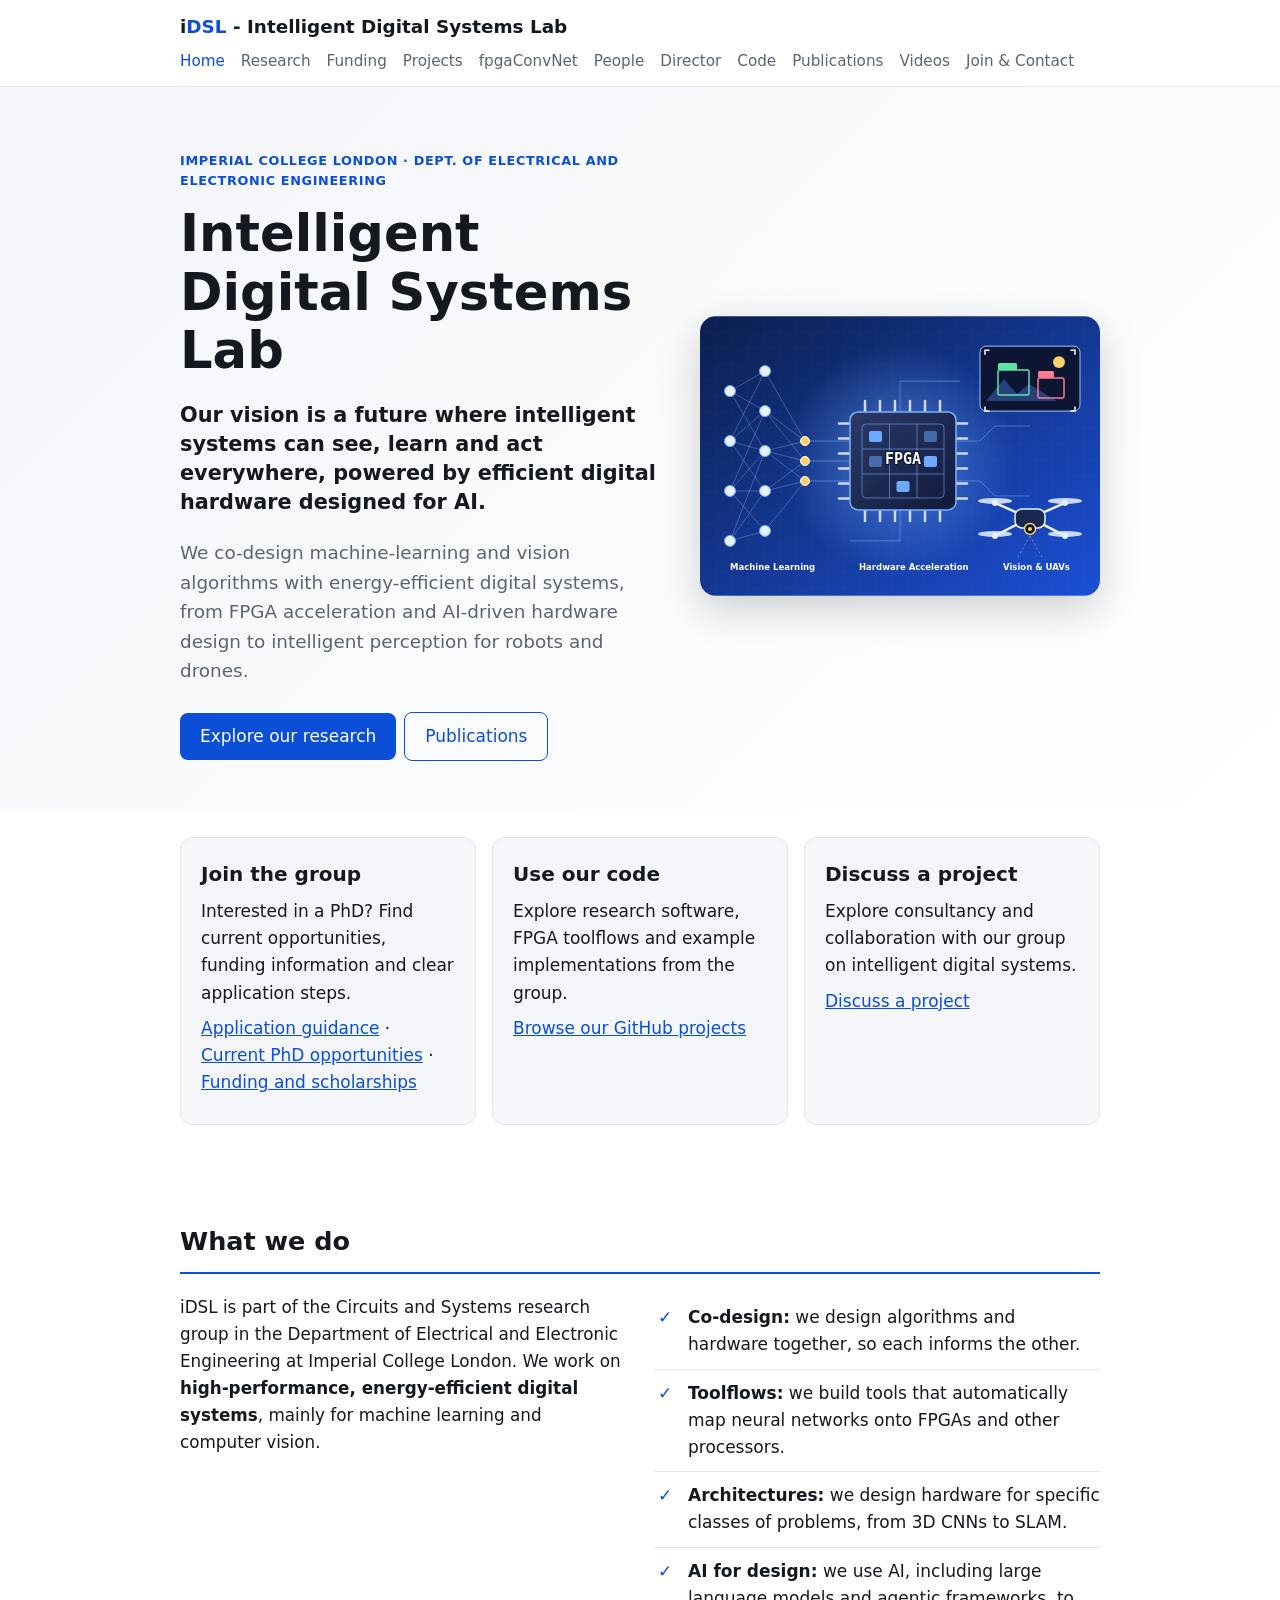
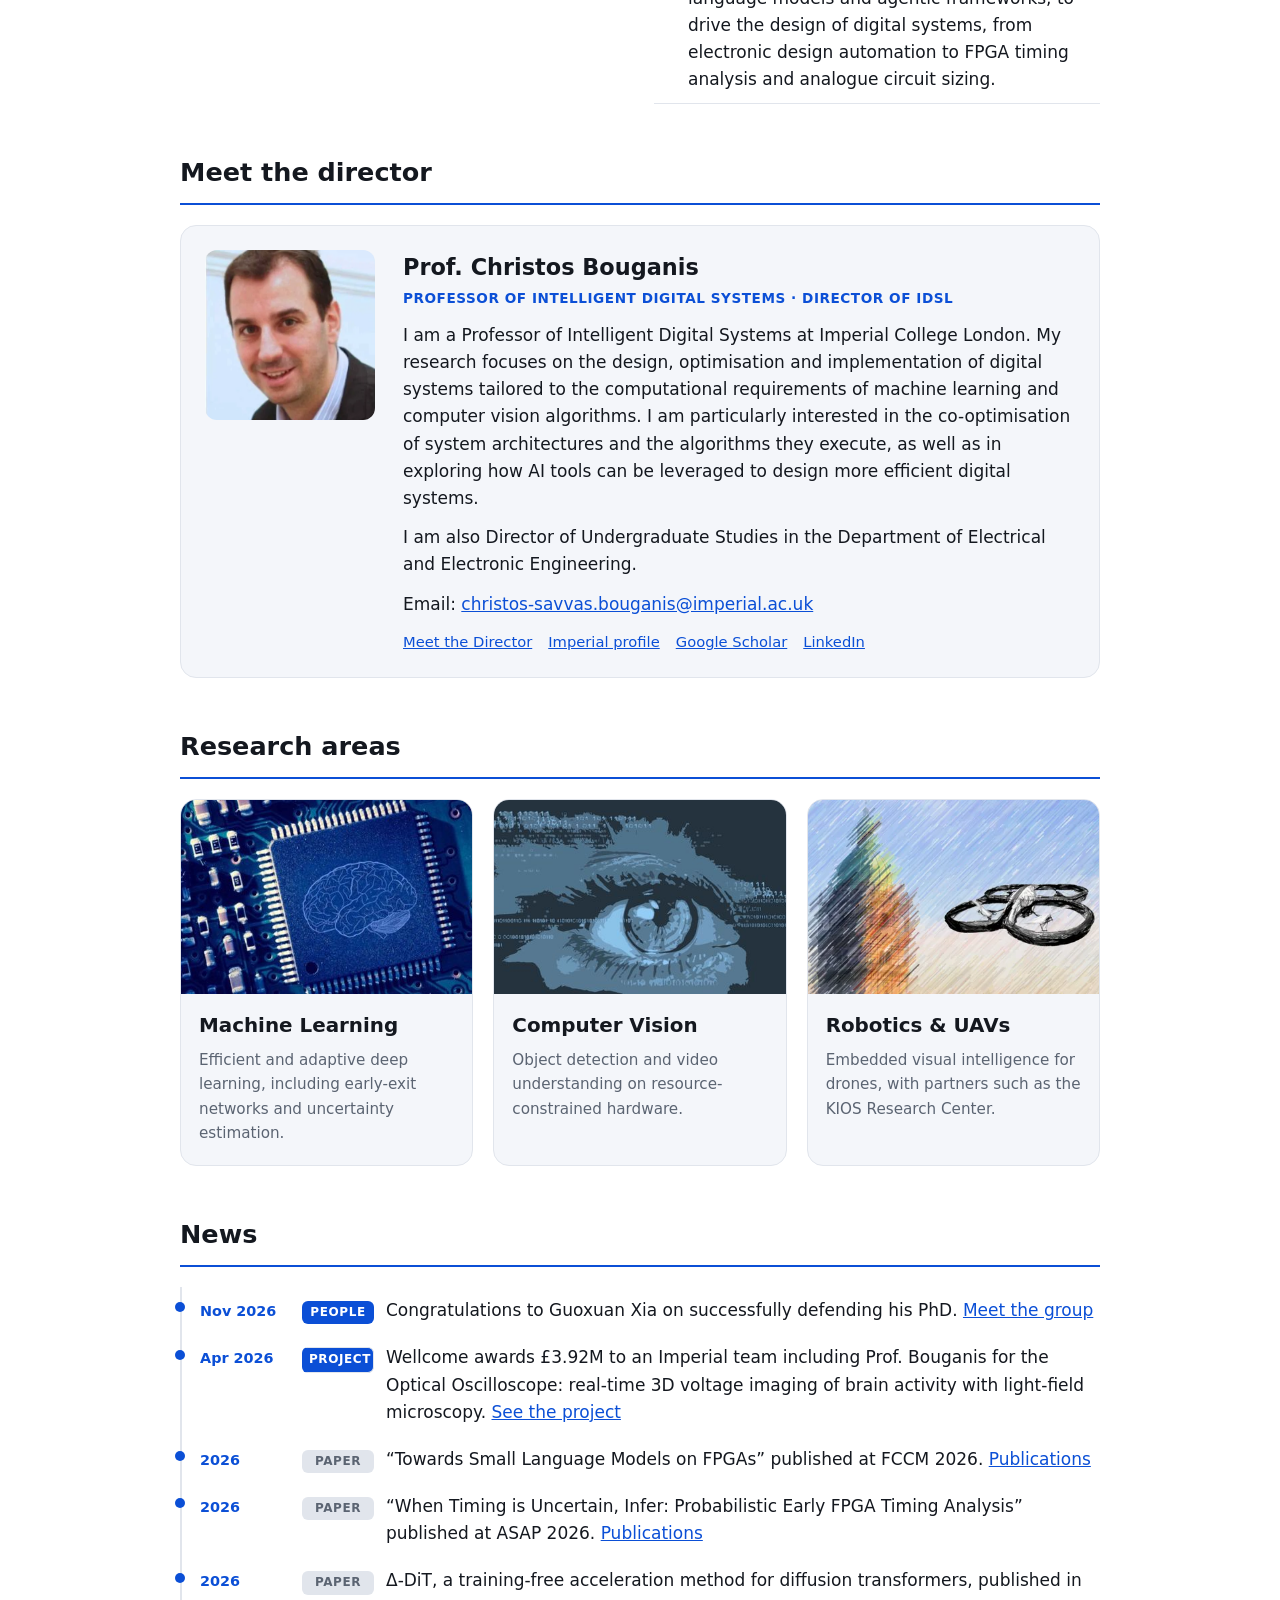
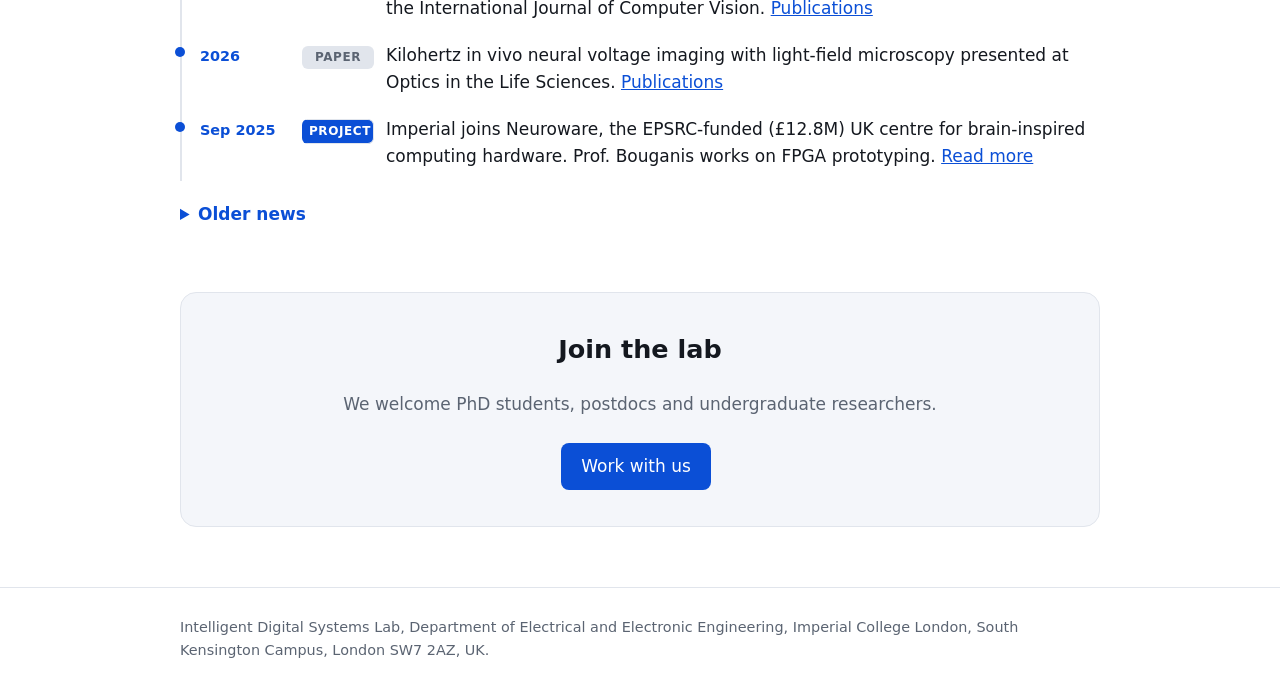
==== commit 1fad56e4: "Rename Papers nav link to Publications Update the shared navigation label across all site pages for " ====
--- a/index.html
+++ b/index.html
@@ -1,6 +1,6 @@
 <!doctype html><html lang="en"><head><meta charset="utf-8"><meta name="viewport" content="width=device-width,initial-scale=1">
-<title>Home | Intelligent Digital Systems Lab</title><!-- seo:start --><meta name="description" content="The Intelligent Digital Systems Lab (iDSL) at Imperial College London designs high-performance, energy-efficient digital systems for machine learning and computer vision."><link rel="canonical" href="https://ccb98.github.io/idsl_website/"><link rel="icon" type="image/svg+xml" href="favicon.svg"><meta name="theme-color" content="#1b4fd6"><meta property="og:site_name" content="Intelligent Digital Systems Lab"><meta property="og:type" content="website"><meta property="og:title" content="Home | Intelligent Digital Systems Lab"><meta property="og:description" content="The Intelligent Digital Systems Lab (iDSL) at Imperial College London designs high-performance, energy-efficient digital systems for machine learning and computer vision."><meta property="og:url" content="https://ccb98.github.io/idsl_website/"><meta property="og:image" content="https://ccb98.github.io/idsl_website/images/social-card.png"><meta property="og:image:alt" content="Intelligent Digital Systems Lab, Imperial College London"><meta name="twitter:card" content="summary_large_image"><meta name="twitter:title" content="Home | Intelligent Digital Systems Lab"><meta name="twitter:description" content="The Intelligent Digital Systems Lab (iDSL) at Imperial College London designs high-performance, energy-efficient digital systems for machine learning and computer vision."><meta name="twitter:image" content="https://ccb98.github.io/idsl_website/images/social-card.png"><script type="application/ld+json">{"@context": "https://schema.org", "@type": "ResearchOrganization", "name": "Intelligent Digital Systems Lab", "url": "https://ccb98.github.io/idsl_website/", "logo": "https://ccb98.github.io/idsl_website/favicon.svg", "parentOrganization": {"@type": "CollegeOrUniversity", "name": "Imperial College London"}, "address": {"@type": "PostalAddress", "streetAddress": "South Kensington Campus", "addressLocality": "London", "postalCode": "SW7 2AZ", "addressCountry": "GB"}}</script><!-- seo:end --><link rel="stylesheet" href="style.css"></head><body>
-<header><div class="wrap"><a class="brand" href="index.html">i<span>DSL</span> - Intelligent Digital Systems Lab</a><nav><a href="index.html" class=on>Home</a><a href="research.html">Research</a><a href="funded-research.html">Funding</a><a href="research-projects.html">Projects</a><a href="fpgaconvnet.html">fpgaConvNet</a><a href="people.html">People</a><a href="director.html">Director</a><a href="github.html">Code</a><a href="publications.html">Papers</a><a href="videos.html">Videos</a><a href="join.html">Join &amp; Contact</a></nav></div></header><section class="hero"><div class="wrap hero-in"><div><span class="eyebrow">Imperial College London · Dept. of Electrical and Electronic Engineering</span>
+<title>Home | Intelligent Digital Systems Lab</title><!-- seo:start --><meta name="description" content="The Intelligent Digital Systems Lab (iDSL) at Imperial College London designs high-performance, energy-efficient digital systems for machine learning and computer vision."><link rel="canonical" href="https://ccb98.github.io/idsl_website/"><link rel="icon" type="image/svg+xml" href="favicon.svg"><meta name="theme-color" content="#1b4fd6"><meta property="og:site_name" content="Intelligent Digital Systems Lab"><meta property="og:type" content="website"><meta property="og:title" content="Home | Intelligent Digital Systems Lab"><meta property="og:description" content="The Intelligent Digital Systems Lab (iDSL) at Imperial College London designs high-performance, energy-efficient digital systems for machine learning and computer vision."><meta property="og:url" content="https://ccb98.github.io/idsl_website/"><meta property="og:image" content="https://ccb98.github.io/idsl_website/images/social-card.png"><meta property="og:image:alt" content="Intelligent Digital Systems Lab, Imperial College London"><meta name="twitter:card" content="summary_large_image"><meta name="twitter:title" content="Home | Intelligent Digital Systems Lab"><meta name="twitter:description" content="The Intelligent Digital Systems Lab (iDSL) at Imperial College London designs high-performance, energy-efficient digital systems for machine learning and computer vision."><meta name="twitter:image" content="https://ccb98.github.io/idsl_website/images/social-card.png"><script type="application/ld+json">{"@context": "https://schema.org", "@type": "ResearchOrganization", "name": "Intelligent Digital Systems Lab", "url": "https://ccb98.github.io/idsl_website/", "logo": "https://ccb98.github.io/idsl_website/favicon.svg", "parentOrganization": {"@type": "CollegeOrUniversity", "name": "Imperial College London"}, "address": {"@type": "PostalAddress", "streetAddress": "South Kensington Campus", "addressLocality": "London", "postalCode": "SW7 2AZ", "addressCountry": "GB"}}</script><script data-goatcounter="https://ccb98.goatcounter.com/count" async src="https://gc.zgo.at/count.js"></script><!-- seo:end --><link rel="stylesheet" href="style.css?v=0a3429b5"></head><body>
+<header><div class="wrap"><a class="brand" href="index.html">i<span>DSL</span> - Intelligent Digital Systems Lab</a><nav><a href="index.html" class=on>Home</a><a href="research.html">Research</a><a href="funded-research.html">Funding</a><a href="research-projects.html">Projects</a><a href="fpgaconvnet.html">fpgaConvNet</a><a href="people.html">People</a><a href="director.html">Director</a><a href="github.html">Code</a><a href="publications.html">Publications</a><a href="videos.html">Videos</a><a href="join.html">Join &amp; Contact</a></nav></div></header><section class="hero"><div class="wrap hero-in"><div><span class="eyebrow">Imperial College London · Dept. of Electrical and Electronic Engineering</span>
 <h1>Intelligent Digital Systems Lab</h1>
 <p class="vision-statement">Our vision is a future where intelligent systems can see, learn and act everywhere, powered by efficient digital hardware designed for AI.</p>
 <p>We co-design machine-learning and vision algorithms with energy-efficient digital systems, from FPGA acceleration and AI-driven hardware design to intelligent perception for robots and drones.</p>
--- a/style.css
+++ b/style.css
@@ -378,3 +378,52 @@
 
 .fcn-new-badge{display:inline-block;vertical-align:middle;margin-left:10px;padding:3px 8px;border-radius:999px;background:var(--accent);color:#fff;font-size:.7rem;font-weight:700;letter-spacing:.04em;text-transform:uppercase}
 .imagenet-results td .sub{display:block;font-size:.8rem;color:var(--muted)}
+.spd{margin:18px 0 8px;padding:16px 18px;border:1px solid var(--line);border-radius:12px;background:var(--card)}
+.spd figcaption{font-weight:700;margin-bottom:8px}
+.spd-key{display:flex;flex-wrap:wrap;gap:6px 18px;font-size:.85rem;color:var(--muted);margin-bottom:12px}
+.spd-key i,.spd-bar{background:var(--accent)}.spd-key i.k2,.spd-bar.k2{background:var(--accent2,#d9730d)}
+.spd-key i{display:inline-block;width:12px;height:12px;border-radius:3px;margin-right:6px;vertical-align:-1px}
+.spd-row{display:grid;grid-template-columns:150px 1fr;gap:10px;align-items:center;margin:10px 0}
+.spd-m{font-weight:600;font-size:.9rem}
+.spd-bars{display:flex;flex-direction:column;gap:3px}
+.spd-bar{height:20px;min-width:34px;border-radius:0 4px 4px 0;display:flex;align-items:center;justify-content:flex-end;padding:0 6px;box-sizing:border-box}
+.spd-bar b{font-size:.75rem;color:#fff}
+:root{--accent2:#c2410c}
+@media(prefers-color-scheme:dark){:root{--accent2:#f0a45a}.spd-bar.k2 b{color:#14181f}}
+@media(max-width:560px){.spd-row{grid-template-columns:1fr;gap:4px}}
+.spd-key i.k3,.spd-bar.k3{background:#6b7280}
+.spd-bar.k3 b{color:#fff}
+.lat-axis{position:relative;height:18px;margin:4px 0 0 160px;font-size:.75rem;color:var(--muted)}
+.lat-axis span{position:absolute;top:0}
+.lat-axis span:nth-child(n+2){transform:translateX(-50%)}
+@media(max-width:560px){.lat-axis{margin-left:0}}
+@media(prefers-color-scheme:dark){.spd-key i.k3,.spd-bar.k3{background:#8b94a3}.spd-bar.k3 b{color:#14181f}}
+.acc-plot svg{width:100%;height:auto;display:block}
+.acc-plot .g{stroke:var(--line);stroke-width:1}
+.acc-plot .tk,.acc-plot .ax{fill:var(--muted);font-size:12px}
+.acc-plot .ax{font-size:13px}
+.acc-plot .pt{fill:var(--accent);stroke:var(--card);stroke-width:2}
+.acc-plot .pl{fill:var(--fg);font-size:13px;font-weight:600}
+.spd-bar.out{min-width:0;position:relative;overflow:visible}.spd-bar.out b{position:absolute;left:100%;margin-left:6px;color:var(--fg);white-space:nowrap}
+@media(prefers-color-scheme:dark){.spd-bar.out b{color:var(--fg)}}
+.fcn-head-in{grid-template-columns:minmax(0,1.15fr) minmax(0,.85fr);gap:36px;align-items:center}
+.fcn-head-in>div{max-width:none}
+.fcn-hero{margin:0}.fcn-hero figcaption{margin-top:6px;font-size:.8rem;color:var(--muted);text-align:center}
+.fcn-fig-svg{width:100%;height:auto;display:block;max-width:460px;margin:0 auto}
+.fcn-fig-svg .fr{fill:none;stroke:var(--line);stroke-width:2}
+.fcn-fig-svg .tg{fill:rgba(20,24,31,.72)}.fcn-fig-svg .tgt{fill:#fff;font-size:10px;font-weight:600}
+.fcn-fig-svg .lbl{fill:#fff;font-size:11px;font-weight:700}
+.fcn-fig-svg .ttl{fill:var(--fg);font-size:13px;font-weight:700}
+.fcn-fig-svg .ar{fill:none;stroke:var(--accent);stroke-width:2.5}.fcn-fig-svg .ahp{fill:var(--accent)}
+.fcn-fig-svg .chip{fill:var(--accent);opacity:.92}.fcn-fig-svg .pin{fill:var(--muted)}
+.fcn-fig-svg .cell{fill:rgba(255,255,255,.22)}
+.fcn-fig-svg .chiptxt{fill:#fff;font-size:30px;font-weight:800;letter-spacing:.08em}
+.fcn-fig-svg .chipsub{fill:#fff;font-size:12px;opacity:.9}
+@media(max-width:820px){.fcn-head-in{grid-template-columns:1fr}}
+.fcn-lead{font-size:1.12rem}.fcn-lead b{color:var(--accent)}
+.fcn-flow{display:flex;align-items:stretch;justify-content:center;gap:8px;margin:0 auto 12px;max-width:460px;font-size:.8rem;font-weight:600}
+.fcn-flow span{flex:1;display:flex;flex-direction:column;justify-content:center;text-align:center;padding:8px 6px;border:1px solid var(--line);border-radius:10px;background:var(--card);line-height:1.25}
+.fcn-flow .tool{background:var(--accent);border-color:var(--accent);color:#fff;font-size:.9rem}
+.fcn-flow .tool small{font-size:.68rem;font-weight:500;opacity:.92;margin-top:2px}
+.fcn-flow i{align-self:center;font-style:normal;color:var(--accent);font-weight:700}
+@media(prefers-color-scheme:dark){.fcn-flow .tool{color:#0e1116}}
